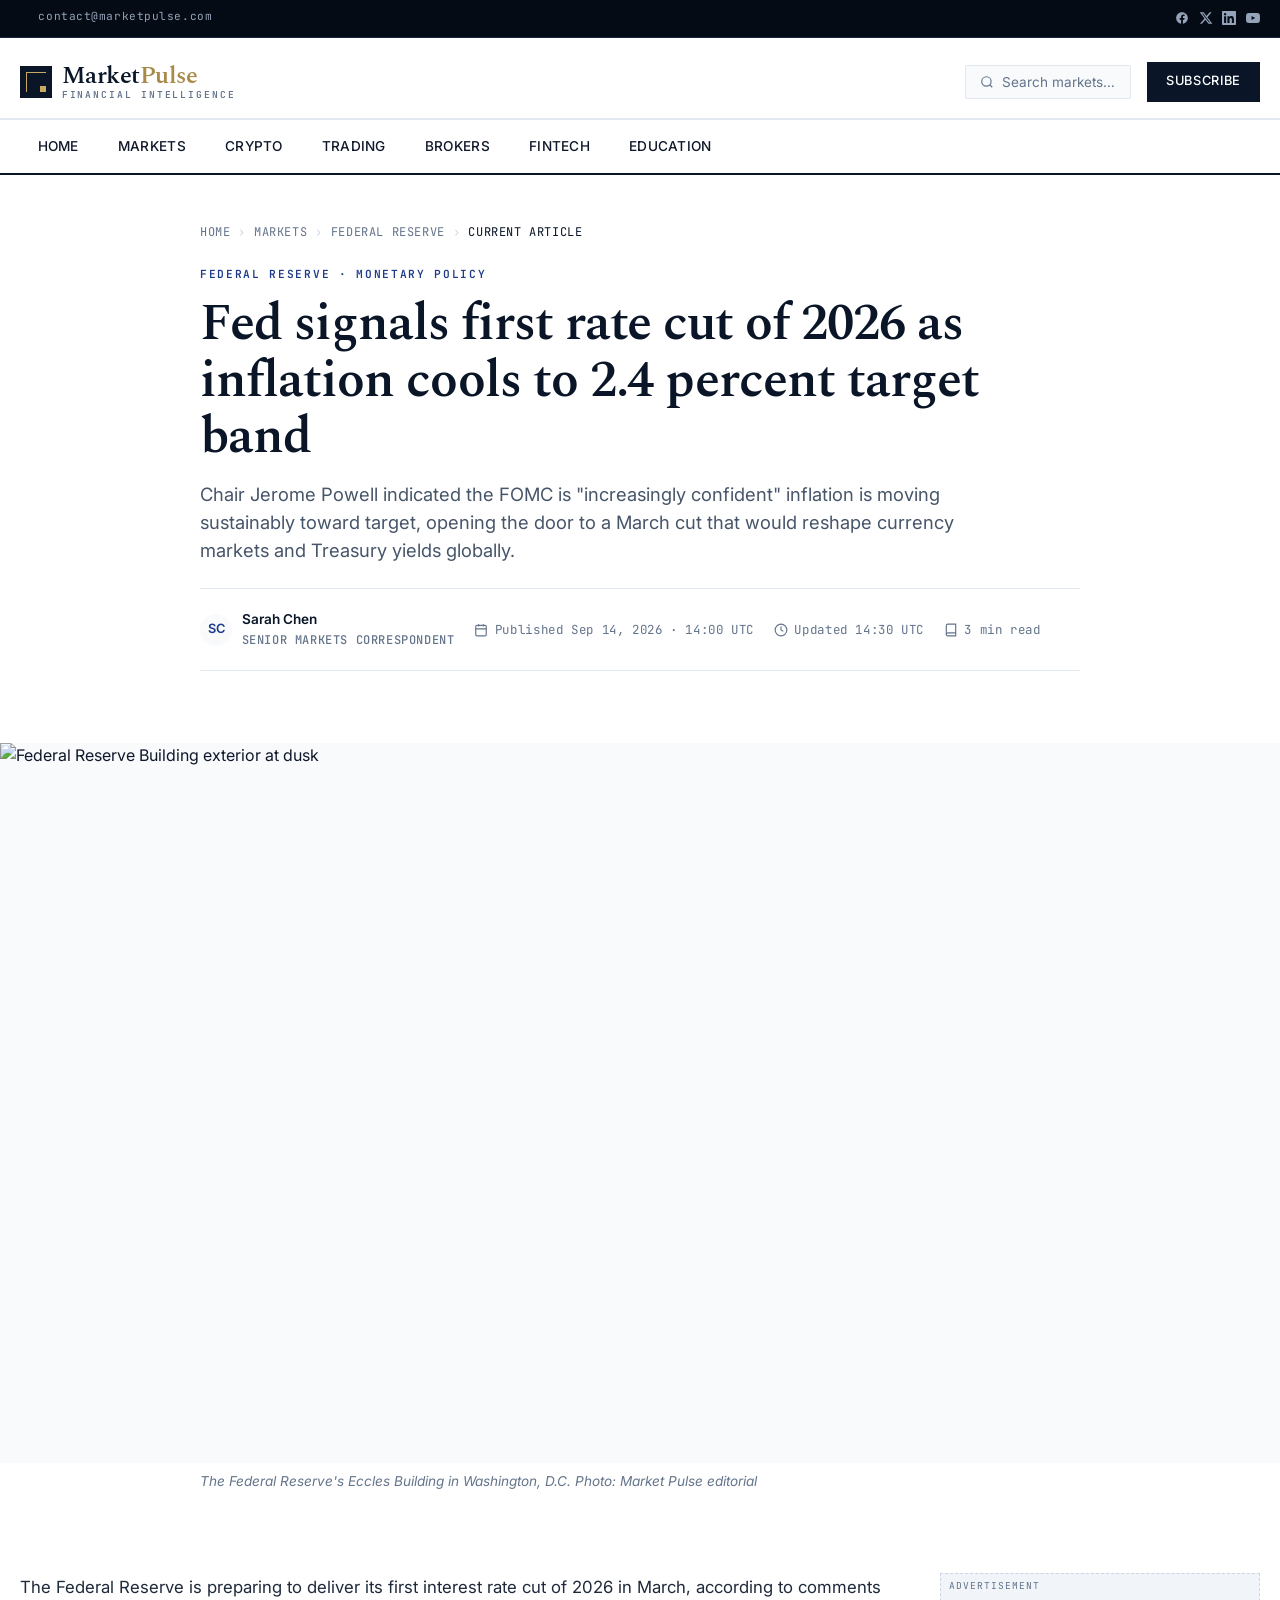
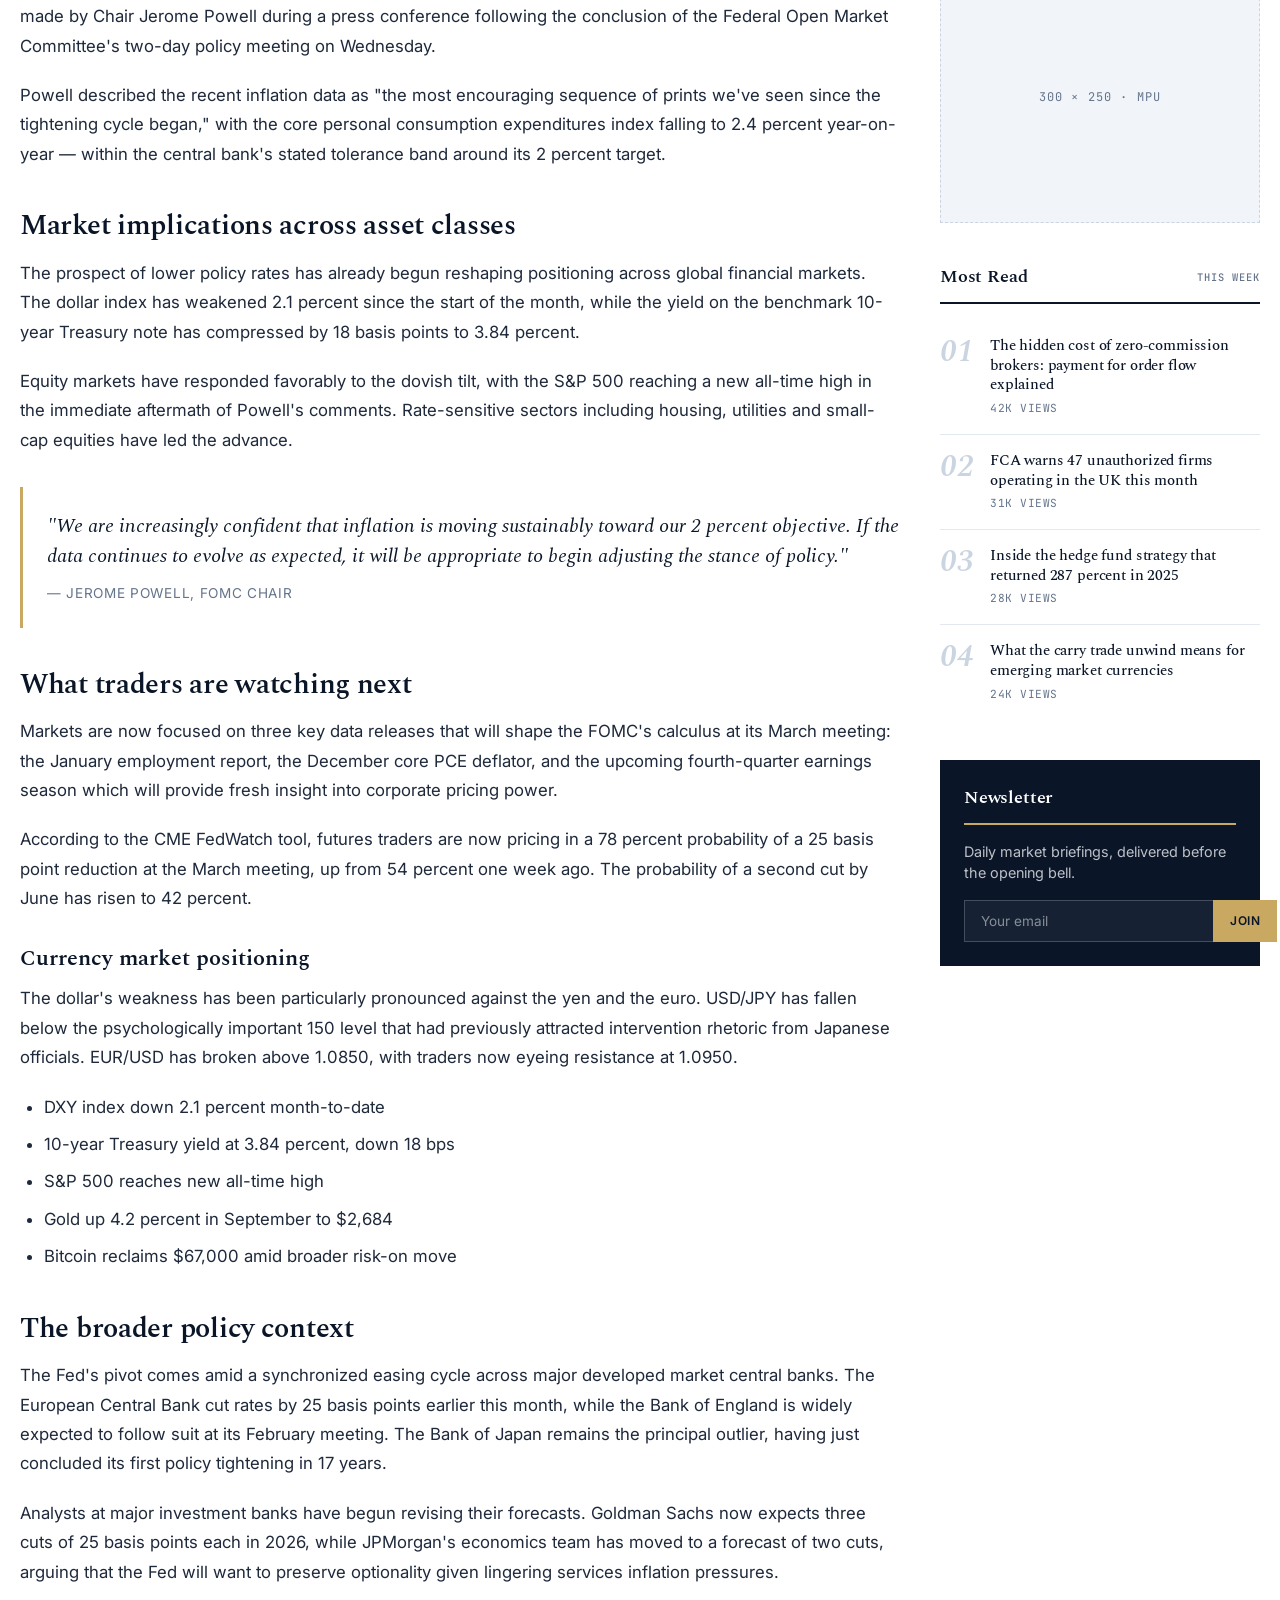
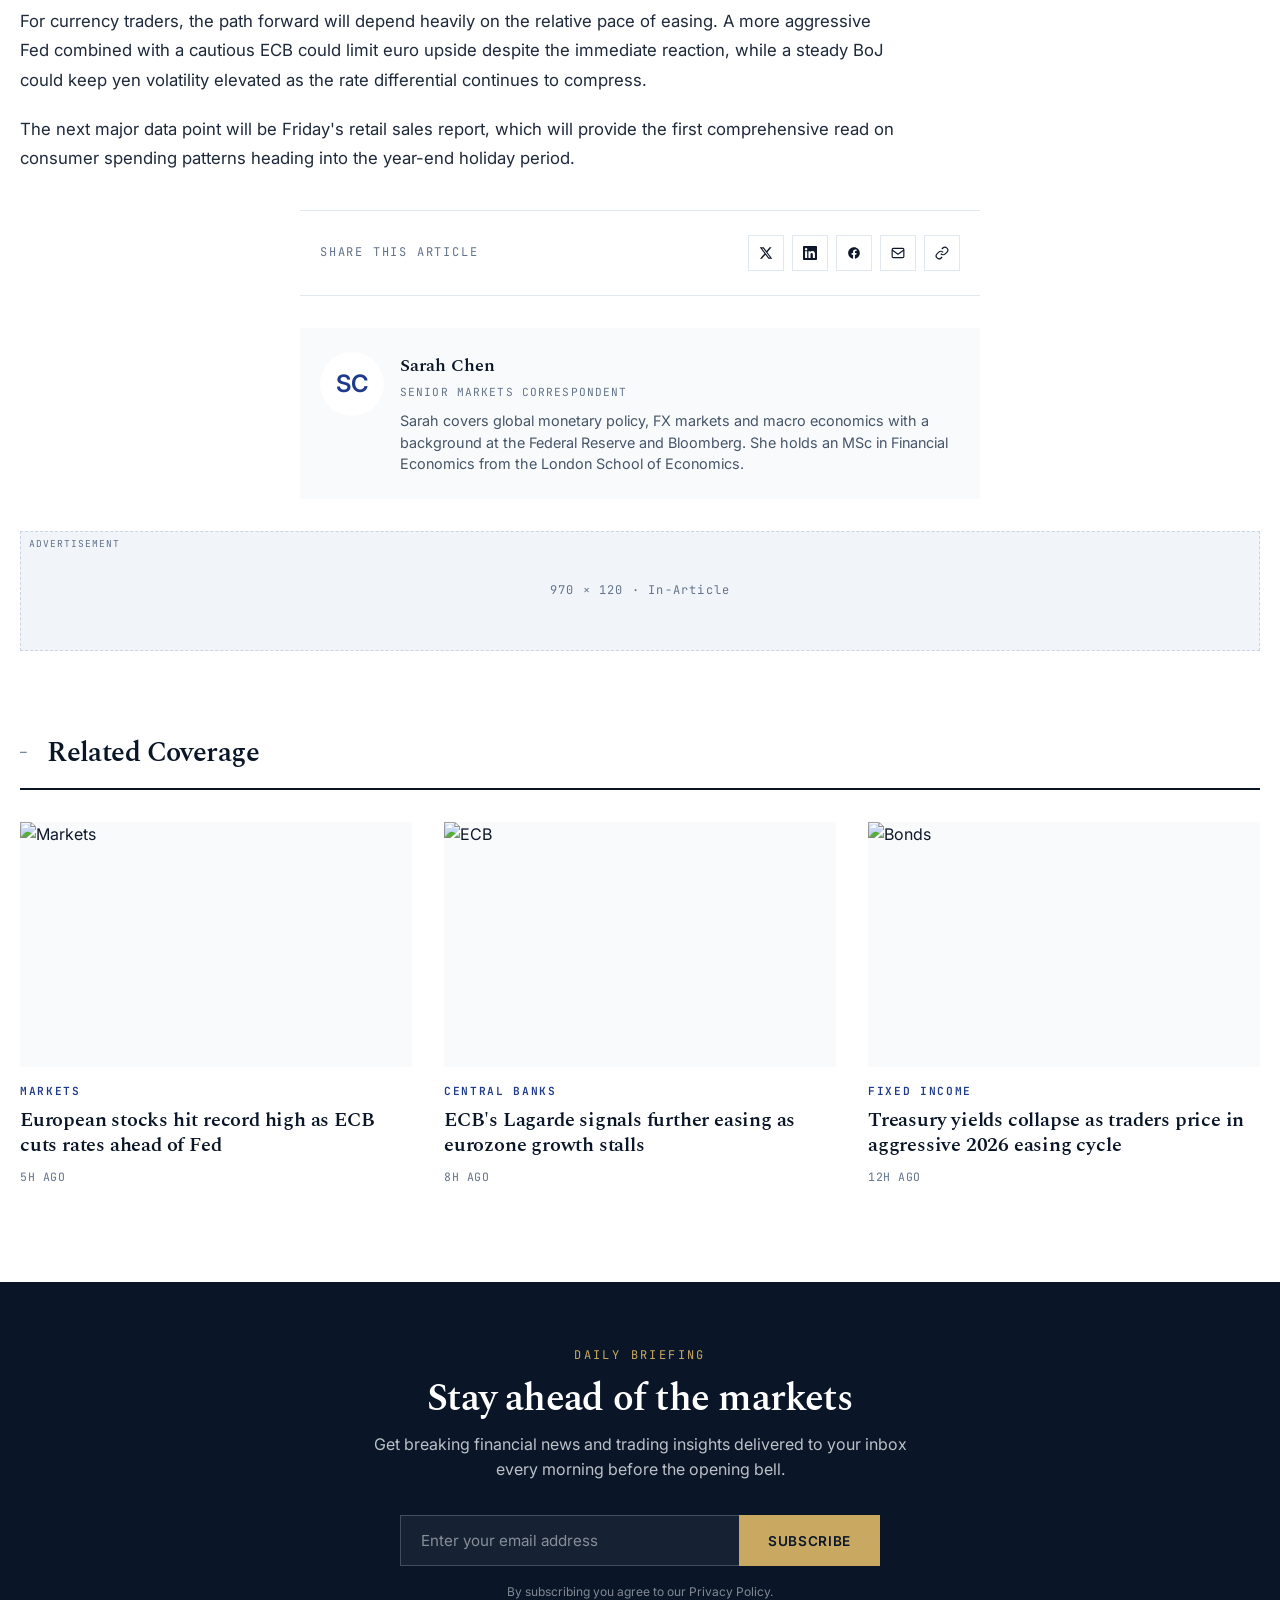
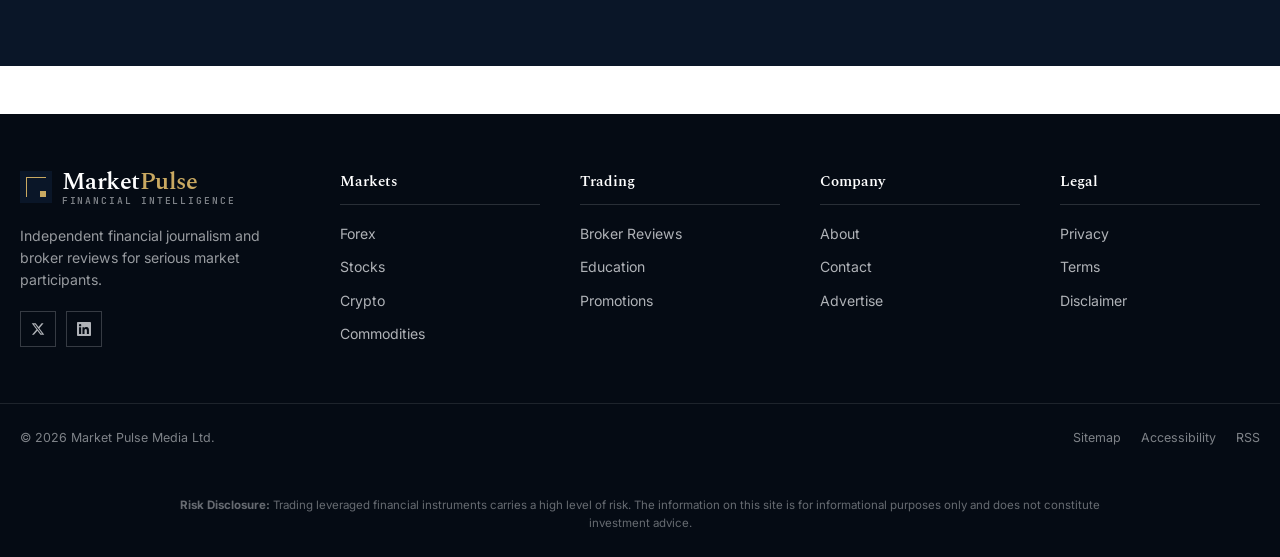
==== article.html @ 78a31ec1 "feat: Add main JavaScript functionality for Market Pulse, including navigation, search, and newslett" ====
<!DOCTYPE html>
<html lang="en">
<head>
<meta charset="UTF-8">
<meta name="viewport" content="width=device-width, initial-scale=1.0">
<title>Fed signals first rate cut of 2026 as inflation cools — Market Pulse</title>
<meta name="description" content="Chair Jerome Powell indicated the FOMC is increasingly confident inflation is moving sustainably toward target, opening the door to a March cut.">
<link rel="canonical" href="https://marketpulse.example.com/article.html">

<meta property="og:type" content="article">
<meta property="og:title" content="Fed signals first rate cut of 2026 as inflation cools to 2.4 percent target band">
<meta property="og:description" content="Chair Jerome Powell indicated the FOMC is increasingly confident inflation is moving sustainably toward target.">
<meta property="og:image" content="https://images.unsplash.com/photo-1611974789855-9c2a0a7236a3?w=1200&q=80">

<meta name="twitter:card" content="summary_large_image">

<link rel="preconnect" href="https://fonts.googleapis.com">
<link rel="preconnect" href="https://fonts.gstatic.com" crossorigin>
<link href="https://fonts.googleapis.com/css2?family=Spectral:ital,wght@0,400;0,500;0,600;0,700;1,400&family=Inter:wght@400;500;600;700&family=JetBrains+Mono:wght@400;500;600&display=swap" rel="stylesheet">

<script src="https://cdn.tailwindcss.com"></script>
<link rel="stylesheet" href="css/styles.css">
<link rel="icon" href="data:image/svg+xml,%3Csvg xmlns='http://www.w3.org/2000/svg' viewBox='0 0 100 100'%3E%3Crect width='100' height='100' fill='%230A1628'/%3E%3Crect x='25' y='25' width='50' height='50' fill='none' stroke='%23C9A961' stroke-width='6'/%3E%3C/svg%3E">

<script type="application/ld+json">
{
  "@context": "https://schema.org",
  "@type": "NewsArticle",
  "headline": "Fed signals first rate cut of 2026 as inflation cools to 2.4 percent target band",
  "datePublished": "2026-09-14T12:00:00Z",
  "dateModified": "2026-09-14T14:30:00Z",
  "author": { "@type": "Person", "name": "Sarah Chen" },
  "publisher": { "@type": "Organization", "name": "Market Pulse", "logo": { "@type": "ImageObject", "url": "https://marketpulse.example.com/logo.png" } },
  "image": "https://images.unsplash.com/photo-1611974789855-9c2a0a7236a3?w=1200&q=80",
  "description": "Chair Jerome Powell indicated the FOMC is increasingly confident inflation is moving sustainably toward target."
}
</script>
</head>

<body>

<!-- TOP UTILITY BAR -->
<div class="utility-bar">
  <div class="utility-bar__inner">
    <div class="utility-bar__date">
      <a href="mailto:contact@marketpulse.com" class="utility-bar__email">
        <i data-lucide="mail" class="utility-bar__email-icon" aria-hidden="true"></i>
        <span>contact@marketpulse.com</span>
      </a>
    </div>
    <div class="utility-bar__right">
      <div class="utility-bar__social">
        <a href="#" aria-label="Facebook"><svg viewBox="0 0 24 24" fill="currentColor"><path d="M22 12c0-5.523-4.477-10-10-10S2 6.477 2 12c0 4.991 3.657 9.128 8.438 9.878v-6.987h-2.54V12h2.54V9.797c0-2.506 1.492-3.89 3.777-3.89 1.094 0 2.238.195 2.238.195v2.46h-1.26c-1.243 0-1.63.771-1.63 1.562V12h2.773l-.443 2.89h-2.33v6.988C18.343 21.128 22 16.991 22 12z"/></svg></a>
        <a href="#" aria-label="X / Twitter"><svg viewBox="0 0 24 24" fill="currentColor"><path d="M18.244 2.25h3.308l-7.227 8.26 8.502 11.24H16.17l-5.214-6.817L4.99 21.75H1.68l7.73-8.835L1.254 2.25H8.08l4.713 6.231zm-1.161 17.52h1.833L7.084 4.126H5.117z"/></svg></a>
        <a href="#" aria-label="LinkedIn"><svg viewBox="0 0 24 24" fill="currentColor"><path d="M20.447 20.452h-3.554v-5.569c0-1.328-.027-3.037-1.852-3.037-1.853 0-2.136 1.445-2.136 2.939v5.667H9.351V9h3.414v1.561h.046c.477-.9 1.637-1.85 3.37-1.85 3.601 0 4.267 2.37 4.267 5.455v6.286zM5.337 7.433a2.062 2.062 0 01-2.063-2.065 2.063 2.063 0 112.063 2.065zm1.782 13.019H3.555V9h3.564v11.452zM22.225 0H1.771C.792 0 0 .774 0 1.729v20.542C0 23.227.792 24 1.771 24h20.451C23.2 24 24 23.227 24 22.271V1.729C24 .774 23.2 0 22.222 0h.003z"/></svg></a>
        <a href="#" aria-label="YouTube"><svg viewBox="0 0 24 24" fill="currentColor"><path d="M23.498 6.186a3.016 3.016 0 0 0-2.122-2.136C19.505 3.545 12 3.545 12 3.545s-7.505 0-9.377.505A3.017 3.017 0 0 0 .502 6.186C0 8.07 0 12 0 12s0 3.93.502 5.814a3.016 3.016 0 0 0 2.122 2.136c1.871.505 9.376.505 9.376.505s7.505 0 9.377-.505a3.015 3.015 0 0 0 2.122-2.136C24 15.93 24 12 24 12s0-3.93-.502-5.814zM9.545 15.568V8.432L15.818 12l-6.273 3.568z"/></svg></a>
      </div>
    </div>
  </div>
</div>

<!-- HEADER -->
<header class="site-header">
  <div class="site-header__top">
    <div class="site-header__inner">
      <a href="index.html" class="site-logo">
        <span class="site-logo__mark" aria-hidden="true"></span>
        <span class="site-logo__text">
          Market<span style="color:var(--color-accent-dark)">Pulse</span>
          <span class="site-logo__sub">Financial Intelligence</span>
        </span>
      </a>
      <div class="site-header__actions">
        <button class="search-trigger" aria-label="Search">
          <svg viewBox="0 0 24 24" fill="none" stroke="currentColor" stroke-width="2"><circle cx="11" cy="11" r="8"/><path d="m21 21-4.3-4.3"/></svg>
          <span>Search markets…</span>
        </button>
        <a href="#newsletter" class="subscribe-btn">Subscribe</a>
        <button class="mobile-menu-btn" aria-label="Menu">
          <svg viewBox="0 0 24 24" fill="none" stroke="currentColor" stroke-width="2"><path d="M3 12h18M3 6h18M3 18h18"/></svg>
        </button>
      </div>
    </div>
  </div>
</header>

<!-- NAV -->
<nav class="nav">
  <div class="nav__inner">
    <ul class="nav__list">
      <li class="nav__item"><a href="index.html" class="nav__link">Home</a></li>
      <li class="nav__item"><a href="index.html#forex" class="nav__link">Markets</a></li>
      <li class="nav__item"><a href="index.html#crypto" class="nav__link">Crypto</a></li>
      <li class="nav__item"><a href="index.html#education" class="nav__link">Trading</a></li>
      <li class="nav__item"><a href="index.html#brokers" class="nav__link is-active">Brokers</a></li>
      <li class="nav__item"><a href="index.html#fintech" class="nav__link">FinTech</a></li>
      <li class="nav__item"><a href="index.html#education" class="nav__link">Education</a></li>
    </ul>
  </div>
</nav>

<!-- ARTICLE HERO -->
<article>
  <div class="article-hero">
    <div class="article-hero__inner">
      <nav class="breadcrumb" aria-label="Breadcrumb">
        <a href="index.html">Home</a>
        <span class="breadcrumb__sep">›</span>
        <a href="index.html#forex">Markets</a>
        <span class="breadcrumb__sep">›</span>
        <a href="#">Federal Reserve</a>
        <span class="breadcrumb__sep">›</span>
        <span style="color: var(--color-ink);">Current Article</span>
      </nav>

      <div class="eyebrow">Federal Reserve · Monetary Policy</div>
      <h1 class="article-hero__title">Fed signals first rate cut of 2026 as inflation cools to 2.4 percent target band</h1>
      <p class="article-hero__excerpt">Chair Jerome Powell indicated the FOMC is "increasingly confident" inflation is moving sustainably toward target, opening the door to a March cut that would reshape currency markets and Treasury yields globally.</p>

      <div class="article-hero__meta">
        <div class="article-hero__author">
          <div class="article-hero__author-avatar">SC</div>
          <div>
            <div style="font-weight: 600;">Sarah Chen</div>
            <div style="font-size: 0.75rem; color: var(--color-text-soft); font-family: var(--font-mono); letter-spacing: 0.05em; text-transform: uppercase;">Senior Markets Correspondent</div>
          </div>
        </div>
        <div class="article-hero__meta-item">
          <svg viewBox="0 0 24 24" fill="none" stroke="currentColor" stroke-width="2" width="14" height="14"><rect x="3" y="4" width="18" height="18" rx="2"/><path d="M16 2v4M8 2v4M3 10h18"/></svg>
          Published Sep 14, 2026 · 14:00 UTC
        </div>
        <div class="article-hero__meta-item">
          <svg viewBox="0 0 24 24" fill="none" stroke="currentColor" stroke-width="2" width="14" height="14"><circle cx="12" cy="12" r="10"/><path d="M12 6v6l4 2"/></svg>
          Updated 14:30 UTC
        </div>
        <div class="article-hero__meta-item">
          <svg viewBox="0 0 24 24" fill="none" stroke="currentColor" stroke-width="2" width="14" height="14"><path d="M4 19.5A2.5 2.5 0 0 1 6.5 17H20"/><path d="M6.5 2H20v20H6.5A2.5 2.5 0 0 1 4 19.5v-15A2.5 2.5 0 0 1 6.5 2z"/></svg>
          <span data-reading-time="#article-content">7 min read</span>
        </div>
      </div>
    </div>
  </div>

  <div class="article-hero__media">
    <img src="https://images.unsplash.com/photo-1611974789855-9c2a0a7236a3?w=1400&q=80" alt="Federal Reserve Building exterior at dusk">
  </div>
  <p class="article-hero__caption">The Federal Reserve's Eccles Building in Washington, D.C. Photo: Market Pulse editorial</p>

  <!-- ARTICLE BODY + SIDEBAR -->
  <div class="container" style="padding-top: 2.5rem; padding-bottom: 1rem;">
    <div class="layout-two-col">
        <div id="article-content" class="article-body" style="padding: 0; max-width: none;">

          <p>The Federal Reserve is preparing to deliver its first interest rate cut of 2026 in March, according to comments made by Chair Jerome Powell during a press conference following the conclusion of the Federal Open Market Committee's two-day policy meeting on Wednesday.</p>

          <p>Powell described the recent inflation data as "the most encouraging sequence of prints we've seen since the tightening cycle began," with the core personal consumption expenditures index falling to 2.4 percent year-on-year — within the central bank's stated tolerance band around its 2 percent target.</p>

          <h2>Market implications across asset classes</h2>

          <p>The prospect of lower policy rates has already begun reshaping positioning across global financial markets. The dollar index has weakened 2.1 percent since the start of the month, while the yield on the benchmark 10-year Treasury note has compressed by 18 basis points to 3.84 percent.</p>

          <p>Equity markets have responded favorably to the dovish tilt, with the S&amp;P 500 reaching a new all-time high in the immediate aftermath of Powell's comments. Rate-sensitive sectors including housing, utilities and small-cap equities have led the advance.</p>

          <blockquote>
            "We are increasingly confident that inflation is moving sustainably toward our 2 percent objective. If the data continues to evolve as expected, it will be appropriate to begin adjusting the stance of policy."
            <cite>— Jerome Powell, FOMC Chair</cite>
          </blockquote>

          <h2>What traders are watching next</h2>

          <p>Markets are now focused on three key data releases that will shape the FOMC's calculus at its March meeting: the January employment report, the December core PCE deflator, and the upcoming fourth-quarter earnings season which will provide fresh insight into corporate pricing power.</p>

          <p>According to the CME FedWatch tool, futures traders are now pricing in a 78 percent probability of a 25 basis point reduction at the March meeting, up from 54 percent one week ago. The probability of a second cut by June has risen to 42 percent.</p>

          <h3>Currency market positioning</h3>

          <p>The dollar's weakness has been particularly pronounced against the yen and the euro. USD/JPY has fallen below the psychologically important 150 level that had previously attracted intervention rhetoric from Japanese officials. EUR/USD has broken above 1.0850, with traders now eyeing resistance at 1.0950.</p>

          <ul>
            <li>DXY index down 2.1 percent month-to-date</li>
            <li>10-year Treasury yield at 3.84 percent, down 18 bps</li>
            <li>S&amp;P 500 reaches new all-time high</li>
            <li>Gold up 4.2 percent in September to $2,684</li>
            <li>Bitcoin reclaims $67,000 amid broader risk-on move</li>
          </ul>

          <h2>The broader policy context</h2>

          <p>The Fed's pivot comes amid a synchronized easing cycle across major developed market central banks. The European Central Bank cut rates by 25 basis points earlier this month, while the Bank of England is widely expected to follow suit at its February meeting. The Bank of Japan remains the principal outlier, having just concluded its first policy tightening in 17 years.</p>

          <p>Analysts at major investment banks have begun revising their forecasts. Goldman Sachs now expects three cuts of 25 basis points each in 2026, while JPMorgan's economics team has moved to a forecast of two cuts, arguing that the Fed will want to preserve optionality given lingering services inflation pressures.</p>

          <p>For currency traders, the path forward will depend heavily on the relative pace of easing. A more aggressive Fed combined with a cautious ECB could limit euro upside despite the immediate reaction, while a steady BoJ could keep yen volatility elevated as the rate differential continues to compress.</p>

          <p>The next major data point will be Friday's retail sales report, which will provide the first comprehensive read on consumer spending patterns heading into the year-end holiday period.</p>

        </div>

        <aside class="sidebar">
          <div class="ad-slot ad-sidebar" role="complementary" aria-label="Advertisement">
            <span class="ad-slot__label">Advertisement</span>
            <span class="ad-slot__content">300 × 250 · MPU</span>
          </div>

          <div class="sidebar-widget">
            <h3 class="sidebar-widget__title">Most Read <span class="sidebar-widget__title-meta">This Week</span></h3>
            <ol class="most-read-list">
              <li>
                <span class="most-read-list__num">01</span>
                <div>
                  <h4 class="most-read-list__title"><a href="#">The hidden cost of zero-commission brokers: payment for order flow explained</a></h4>
                  <div class="most-read-list__meta">42k views</div>
                </div>
              </li>
              <li>
                <span class="most-read-list__num">02</span>
                <div>
                  <h4 class="most-read-list__title"><a href="#">FCA warns 47 unauthorized firms operating in the UK this month</a></h4>
                  <div class="most-read-list__meta">31k views</div>
                </div>
              </li>
              <li>
                <span class="most-read-list__num">03</span>
                <div>
                  <h4 class="most-read-list__title"><a href="#">Inside the hedge fund strategy that returned 287 percent in 2025</a></h4>
                  <div class="most-read-list__meta">28k views</div>
                </div>
              </li>
              <li>
                <span class="most-read-list__num">04</span>
                <div>
                  <h4 class="most-read-list__title"><a href="#">What the carry trade unwind means for emerging market currencies</a></h4>
                  <div class="most-read-list__meta">24k views</div>
                </div>
              </li>
            </ol>
          </div>

          <div class="sidebar-widget" style="background: var(--color-ink); padding: 1.5rem; color: var(--color-paper);">
            <h3 class="sidebar-widget__title" style="color: var(--color-paper); border-color: var(--color-accent);">Newsletter</h3>
            <p style="font-size: 0.9rem; color: rgba(248,250,252,0.75); margin: 0 0 1rem; line-height: 1.5;">Daily market briefings, delivered before the opening bell.</p>
            <form class="newsletter__form" style="margin: 0;" onsubmit="return false;">
              <input type="email" class="newsletter__input" placeholder="Your email" required style="padding: 0.75rem 1rem; font-size: 0.85rem;">
              <button type="submit" class="newsletter__submit" style="padding: 0.75rem 1rem; font-size: 0.75rem;">Join</button>
            </form>
          </div>
        </aside>
      </div>
  </div>

  <!-- SHARE + AUTHOR -->
  <div class="container-reading">
    <div class="article-share">
      <span class="article-share__label">Share this article</span>
      <div class="article-share__buttons">
        <a href="#" class="article-share__btn" aria-label="Share on X"><svg viewBox="0 0 24 24" fill="currentColor"><path d="M18.244 2.25h3.308l-7.227 8.26 8.502 11.24H16.17l-5.214-6.817L4.99 21.75H1.68l7.73-8.835L1.254 2.25H8.08l4.713 6.231zm-1.161 17.52h1.833L7.084 4.126H5.117z"/></svg></a>
        <a href="#" class="article-share__btn" aria-label="Share on LinkedIn"><svg viewBox="0 0 24 24" fill="currentColor"><path d="M20.447 20.452h-3.554v-5.569c0-1.328-.027-3.037-1.852-3.037-1.853 0-2.136 1.445-2.136 2.939v5.667H9.351V9h3.414v1.561h.046c.477-.9 1.637-1.85 3.37-1.85 3.601 0 4.267 2.37 4.267 5.455v6.286zM5.337 7.433a2.062 2.062 0 01-2.063-2.065 2.063 2.063 0 112.063 2.065zm1.782 13.019H3.555V9h3.564v11.452zM22.225 0H1.771C.792 0 0 .774 0 1.729v20.542C0 23.227.792 24 1.771 24h20.451C23.2 24 24 23.227 24 22.271V1.729C24 .774 23.2 0 22.222 0h.003z"/></svg></a>
        <a href="#" class="article-share__btn" aria-label="Share on Facebook"><svg viewBox="0 0 24 24" fill="currentColor"><path d="M22 12c0-5.523-4.477-10-10-10S2 6.477 2 12c0 4.991 3.657 9.128 8.438 9.878v-6.987h-2.54V12h2.54V9.797c0-2.506 1.492-3.89 3.777-3.89 1.094 0 2.238.195 2.238.195v2.46h-1.26c-1.243 0-1.63.771-1.63 1.562V12h2.773l-.443 2.89h-2.33v6.988C18.343 21.128 22 16.991 22 12z"/></svg></a>
        <a href="#" class="article-share__btn" aria-label="Email"><svg viewBox="0 0 24 24" fill="none" stroke="currentColor" stroke-width="2"><rect x="2" y="4" width="20" height="16" rx="2"/><path d="m2 7 10 7 10-7"/></svg></a>
        <a href="#" class="article-share__btn" aria-label="Copy link"><svg viewBox="0 0 24 24" fill="none" stroke="currentColor" stroke-width="2"><path d="M10 13a5 5 0 0 0 7.54.54l3-3a5 5 0 0 0-7.07-7.07l-1.72 1.71"/><path d="M14 11a5 5 0 0 0-7.54-.54l-3 3a5 5 0 0 0 7.07 7.07l1.71-1.71"/></svg></a>
      </div>
    </div>

    <div class="article-author">
      <div class="article-author__avatar">SC</div>
      <div>
        <h3 class="article-author__name">Sarah Chen</h3>
        <div class="article-author__role">Senior Markets Correspondent</div>
        <p class="article-author__bio">Sarah covers global monetary policy, FX markets and macro economics with a background at the Federal Reserve and Bloomberg. She holds an MSc in Financial Economics from the London School of Economics.</p>
      </div>
    </div>
  </div>
</article>

<!-- INLINE AD -->
<div class="container">
  <div class="ad-slot ad-inline" role="complementary" aria-label="Advertisement">
    <span class="ad-slot__label">Advertisement</span>
    <span class="ad-slot__content">970 × 120 · In-Article</span>
  </div>
</div>

<!-- RELATED ARTICLES -->
<section class="section">
  <div class="container">
    <div class="section-header">
      <h2 class="section-header__title">
        <span class="section-header__index">—</span>
        Related Coverage
      </h2>
    </div>
    <div class="feature-grid">
      <article class="article-card">
        <a href="#" class="article-card__media">
          <img src="https://images.unsplash.com/photo-1554224155-6726b3ff858f?w=800&q=80" alt="Markets" loading="lazy">
        </a>
        <div class="eyebrow">Markets</div>
        <h3 class="article-card__title"><a href="#">European stocks hit record high as ECB cuts rates ahead of Fed</a></h3>
        <div class="article-card__meta"><span>5h ago</span></div>
      </article>
      <article class="article-card">
        <a href="#" class="article-card__media">
          <img src="https://images.unsplash.com/photo-1526628953301-3e589a6a8b74?w=800&q=80" alt="ECB" loading="lazy">
        </a>
        <div class="eyebrow">Central Banks</div>
        <h3 class="article-card__title"><a href="#">ECB's Lagarde signals further easing as eurozone growth stalls</a></h3>
        <div class="article-card__meta"><span>8h ago</span></div>
      </article>
      <article class="article-card">
        <a href="#" class="article-card__media">
          <img src="https://images.unsplash.com/photo-1543286386-713bdd548da4?w=800&q=80" alt="Bonds" loading="lazy">
        </a>
        <div class="eyebrow">Fixed Income</div>
        <h3 class="article-card__title"><a href="#">Treasury yields collapse as traders price in aggressive 2026 easing cycle</a></h3>
        <div class="article-card__meta"><span>12h ago</span></div>
      </article>
    </div>
  </div>
</section>

<!-- NEWSLETTER -->
<section class="newsletter" id="newsletter">
  <div class="newsletter__inner">
    <div class="newsletter__eyebrow">Daily Briefing</div>
    <h2 class="newsletter__title">Stay ahead of the markets</h2>
    <p class="newsletter__desc">Get breaking financial news and trading insights delivered to your inbox every morning before the opening bell.</p>
    <form class="newsletter__form" onsubmit="return false;">
      <input type="email" class="newsletter__input" placeholder="Enter your email address" required>
      <button type="submit" class="newsletter__submit">Subscribe</button>
    </form>
    <p class="newsletter__disclaimer">By subscribing you agree to our Privacy Policy.</p>
  </div>
</section>

<!-- FOOTER -->
<footer class="site-footer">
  <div class="site-footer__grid">
    <div class="site-footer__brand">
      <a href="index.html" class="site-logo">
        <span class="site-logo__mark" aria-hidden="true"></span>
        <span class="site-logo__text">
          Market<span style="color:var(--color-accent)">Pulse</span>
          <span class="site-logo__sub">Financial Intelligence</span>
        </span>
      </a>
      <p class="site-footer__about">Independent financial journalism and broker reviews for serious market participants.</p>
      <div class="site-footer__social">
        <a href="#" aria-label="Twitter"><svg viewBox="0 0 24 24" fill="currentColor"><path d="M18.244 2.25h3.308l-7.227 8.26 8.502 11.24H16.17l-5.214-6.817L4.99 21.75H1.68l7.73-8.835L1.254 2.25H8.08l4.713 6.231zm-1.161 17.52h1.833L7.084 4.126H5.117z"/></svg></a>
        <a href="#" aria-label="LinkedIn"><svg viewBox="0 0 24 24" fill="currentColor"><path d="M20.447 20.452h-3.554v-5.569c0-1.328-.027-3.037-1.852-3.037-1.853 0-2.136 1.445-2.136 2.939v5.667H9.351V9h3.414v1.561h.046c.477-.9 1.637-1.85 3.37-1.85 3.601 0 4.267 2.37 4.267 5.455v6.286zM5.337 7.433a2.062 2.062 0 01-2.063-2.065 2.063 2.063 0 112.063 2.065zm1.782 13.019H3.555V9h3.564v11.452zM22.225 0H1.771C.792 0 0 .774 0 1.729v20.542C0 23.227.792 24 1.771 24h20.451C23.2 24 24 23.227 24 22.271V1.729C24 .774 23.2 0 22.222 0h.003z"/></svg></a>
      </div>
    </div>
    <div class="site-footer__col"><h4>Markets</h4><ul><li><a href="index.html#forex">Forex</a></li><li><a href="index.html#stocks">Stocks</a></li><li><a href="index.html#crypto">Crypto</a></li><li><a href="index.html#commodities">Commodities</a></li></ul></div>
    <div class="site-footer__col"><h4>Trading</h4><ul><li><a href="broker-review.html">Broker Reviews</a></li><li><a href="index.html#education">Education</a></li><li><a href="index.html#bonuses">Promotions</a></li></ul></div>
    <div class="site-footer__col"><h4>Company</h4><ul><li><a href="#">About</a></li><li><a href="#">Contact</a></li><li><a href="#">Advertise</a></li></ul></div>
    <div class="site-footer__col"><h4>Legal</h4><ul><li><a href="#">Privacy</a></li><li><a href="#">Terms</a></li><li><a href="#">Disclaimer</a></li></ul></div>
  </div>
  <div class="site-footer__bottom">
    <div>© <span data-year>2026</span> Market Pulse Media Ltd.</div>
    <div class="site-footer__bottom-links">
      <a href="#">Sitemap</a><a href="#">Accessibility</a><a href="#">RSS</a>
    </div>
  </div>
</footer>

<div class="disclaimer-bar">
  <div class="disclaimer-bar__inner"><strong>Risk Disclosure:</strong> Trading leveraged financial instruments carries a high level of risk. The information on this site is for informational purposes only and does not constitute investment advice.</div>
</div>

<script src="https://unpkg.com/lucide@latest"></script>
<script src="js/main.js"></script>
</body>
</html>
---- css/styles.css ----
/* ==========================================================================
   MARKET PULSE - Financial News & Forex Platform
   Custom CSS - Editorial financial publication aesthetic
   ========================================================================== */

/* CSS Variables / Design Tokens
   ========================================================================== */
:root {
  /* Color palette - editorial navy */
  --color-ink: #0A1628;
  --color-ink-deep: #050B14;
  --color-navy: #0F1E3A;
  --color-blue: #1E3A8A;
  --color-blue-mid: #2563EB;
  --color-blue-light: #3B82F6;
  --color-accent: #C9A961;
  --color-accent-dark: #A88B4A;

  /* Surfaces */
  --color-paper: #FFFFFF;
  --color-paper-warm: #FBFAF7;
  --color-paper-cool: #F8FAFC;
  --color-paper-dark: #0A1628;

  /* Text */
  --color-text: #0F172A;
  --color-text-muted: #475569;
  --color-text-soft: #64748B;
  --color-text-inverse: #F8FAFC;

  /* Borders */
  --color-rule: #E2E8F0;
  --color-rule-strong: #CBD5E1;
  --color-rule-dark: #1E293B;

  /* Market data */
  --color-up: #047857;
  --color-up-bg: #D1FAE5;
  --color-down: #B91C1C;
  --color-down-bg: #FEE2E2;

  /* Typography */
  --font-serif: 'Spectral', 'Times New Roman', Georgia, serif;
  --font-sans: 'Inter', -apple-system, BlinkMacSystemFont, 'Segoe UI', sans-serif;
  --font-mono: 'JetBrains Mono', 'SF Mono', Menlo, Consolas, monospace;

  /* Spacing scale */
  --space-1: 0.25rem;
  --space-2: 0.5rem;
  --space-3: 0.75rem;
  --space-4: 1rem;
  --space-5: 1.25rem;
  --space-6: 1.5rem;
  --space-8: 2rem;
  --space-10: 2.5rem;
  --space-12: 3rem;
  --space-16: 4rem;
  --space-20: 5rem;

  /* Layout */
  --container-max: 1320px;
  --container-narrow: 920px;
  --container-reading: 720px;

  /* Effects */
  --shadow-sm: 0 1px 2px rgba(15, 23, 42, 0.04);
  --shadow-md: 0 4px 12px rgba(15, 23, 42, 0.06);
  --shadow-lg: 0 12px 32px rgba(15, 23, 42, 0.08);
  --shadow-xl: 0 20px 48px rgba(15, 23, 42, 0.12);
  --transition: 200ms cubic-bezier(0.4, 0, 0.2, 1);
}

/* Base
   ========================================================================== */
*, *::before, *::after { box-sizing: border-box; }

html {
  scroll-behavior: smooth;
  -webkit-text-size-adjust: 100%;
}

body {
  margin: 0;
  font-family: var(--font-sans);
  font-size: 16px;
  line-height: 1.6;
  color: var(--color-text);
  background: var(--color-paper);
  -webkit-font-smoothing: antialiased;
  -moz-osx-font-smoothing: grayscale;
  overflow-x: hidden;
}

img, picture, svg, video { max-width: 100%; display: block; }

a { color: inherit; text-decoration: none; transition: color var(--transition); }
a:hover { color: var(--color-blue); }

button { font-family: inherit; cursor: pointer; border: none; background: none; }

input, select, textarea { font-family: inherit; font-size: inherit; }

:focus-visible {
  outline: 2px solid var(--color-blue);
  outline-offset: 2px;
  border-radius: 2px;
}

/* Container
   ========================================================================== */
.container {
  width: 100%;
  max-width: var(--container-max);
  margin: 0 auto;
  padding: 0 1.25rem;
}

.container-narrow {
  width: 100%;
  max-width: var(--container-narrow);
  margin: 0 auto;
  padding: 0 1.25rem;
}

.container-reading {
  width: 100%;
  max-width: var(--container-reading);
  margin: 0 auto;
  padding: 0 1.25rem;
}

/* Top utility bar
   ========================================================================== */
.utility-bar {
  background: var(--color-ink-deep);
  color: var(--color-text-inverse);
  font-size: 0.75rem;
  letter-spacing: 0.02em;
  border-bottom: 1px solid #1a2842;
}

.utility-bar__inner {
  display: flex;
  align-items: center;
  justify-content: space-between;
  padding: 0.5rem 1.25rem;
  max-width: var(--container-max);
  margin: 0 auto;
}

.utility-bar__date {
  color: #94A3B8;
  font-family: var(--font-mono);
  font-size: 0.7rem;
  letter-spacing: 0.05em;
}

.utility-bar__email {
  color: inherit;
  text-decoration: none;
  transition: color 0.15s ease;
  display: inline-flex;
  align-items: center;
  gap: 0.4rem;
}

.utility-bar__email-icon {
  width: 12px;
  height: 12px;
  flex-shrink: 0;
}

.utility-bar__email:hover {
  color: var(--color-paper);
}

.utility-bar__right {
  display: flex;
  align-items: center;
  gap: 0.75rem;
}

.utility-bar__market {
  color: var(--color-up);
  font-family: var(--font-mono);
  font-size: 0.7rem;
  letter-spacing: 0.05em;
  display: flex;
  align-items: center;
  gap: 0.4rem;
}

.utility-bar__market::before {
  content: '';
  width: 6px;
  height: 6px;
  background: var(--color-up);
  border-radius: 50%;
  animation: pulse 2s infinite;
}

.utility-bar__social {
  display: flex;
  gap: 0.6rem;
}

.utility-bar__social a {
  color: #94A3B8;
  display: flex;
  align-items: center;
  transition: color var(--transition);
}

.utility-bar__social a:hover { color: var(--color-paper); }

.utility-bar__social svg { width: 14px; height: 14px; }

@keyframes pulse {
  0%, 100% { opacity: 1; }
  50% { opacity: 0.4; }
}

/* Advertisement slots
   ========================================================================== */
.ad-slot {
  background: #F1F5F9;
  border: 1px dashed var(--color-rule-strong);
  display: flex;
  align-items: center;
  justify-content: center;
  position: relative;
  padding: 1rem;
}

.ad-slot__label {
  position: absolute;
  top: 4px;
  left: 8px;
  font-size: 0.6rem;
  font-family: var(--font-mono);
  letter-spacing: 0.1em;
  color: var(--color-text-soft);
  text-transform: uppercase;
}

.ad-slot__content {
  font-family: var(--font-mono);
  font-size: 0.75rem;
  color: var(--color-text-soft);
  letter-spacing: 0.1em;
}

.ad-leaderboard {
  width: 100%;
  height: 90px;
  max-width: 970px;
  margin: 1rem auto;
}

.ad-leaderboard-large {
  width: 100%;
  height: 250px;
  max-width: 970px;
  margin: 1.25rem auto;
}

.ad-sidebar {
  width: 100%;
  height: 250px;
}

.ad-inline {
  width: 100%;
  height: 120px;
  margin: 2rem 0;
}

.ad-mobile {
  width: 100%;
  height: 100px;
  margin: 1rem 0;
}

/* Main Header
   ========================================================================== */
.site-header {
  background: var(--color-paper);
  border-bottom: 1px solid var(--color-rule);
}

.site-header__top {
  padding: 1.5rem 0 1rem;
}

.site-header__inner {
  display: flex;
  align-items: center;
  justify-content: space-between;
  gap: 1.5rem;
  max-width: var(--container-max);
  margin: 0 auto;
  padding: 0 1.25rem;
}

.site-logo {
  display: flex;
  align-items: center;
  gap: 0.6rem;
  font-family: var(--font-serif);
  font-weight: 600;
  font-size: 1.5rem;
  letter-spacing: -0.02em;
  color: var(--color-ink);
}

.site-logo:hover { color: var(--color-ink); }

.site-logo__mark {
  width: 32px;
  height: 32px;
  background: var(--color-ink);
  display: flex;
  align-items: center;
  justify-content: center;
  position: relative;
}

.site-logo__mark::before {
  content: '';
  position: absolute;
  inset: 6px;
  border: 1.5px solid var(--color-accent);
  border-bottom: none;
  border-right: none;
}

.site-logo__mark::after {
  content: '';
  position: absolute;
  width: 6px;
  height: 6px;
  background: var(--color-accent);
  bottom: 6px;
  right: 6px;
}

.site-logo__text { line-height: 1; }
.site-logo__sub {
  font-family: var(--font-mono);
  font-size: 0.6rem;
  letter-spacing: 0.2em;
  color: var(--color-text-soft);
  text-transform: uppercase;
  margin-top: 2px;
  display: block;
}

.site-header__actions {
  display: flex;
  align-items: center;
  gap: 1rem;
}

.search-trigger {
  display: flex;
  align-items: center;
  gap: 0.5rem;
  padding: 0.5rem 0.9rem;
  background: var(--color-paper-cool);
  border: 1px solid var(--color-rule);
  border-radius: 2px;
  color: var(--color-text-soft);
  font-size: 0.85rem;
  transition: all var(--transition);
}

.search-trigger:hover {
  border-color: var(--color-ink);
  color: var(--color-ink);
}

.search-trigger svg { width: 14px; height: 14px; }

.live-indicator {
  display: flex;
  align-items: center;
  gap: 0.5rem;
  padding: 0.5rem 0.9rem;
  border: 1px solid var(--color-rule);
  border-radius: 2px;
  font-size: 0.75rem;
  font-family: var(--font-mono);
  letter-spacing: 0.05em;
  color: var(--color-text);
}

.live-indicator__dot {
  width: 6px;
  height: 6px;
  background: var(--color-down);
  border-radius: 50%;
  animation: pulse 1.5s infinite;
}

.subscribe-btn {
  padding: 0.6rem 1.2rem;
  background: var(--color-ink);
  color: var(--color-paper);
  font-size: 0.8rem;
  font-weight: 500;
  letter-spacing: 0.05em;
  text-transform: uppercase;
  transition: background var(--transition);
}

.subscribe-btn:hover { background: var(--color-blue); color: var(--color-paper); }

.mobile-menu-btn {
  display: none;
  padding: 0.5rem;
  color: var(--color-ink);
}

.mobile-menu-btn svg { width: 22px; height: 22px; }

/* Primary Navigation
   ========================================================================== */
.nav {
  background: var(--color-paper);
  border-top: 1px solid var(--color-rule);
  border-bottom: 2px solid var(--color-ink);
  position: sticky;
  top: 0;
  z-index: 100;
  transition: box-shadow var(--transition);
}

.nav.is-stuck {
  box-shadow: var(--shadow-md);
}

.nav__inner {
  max-width: var(--container-max);
  margin: 0 auto;
  padding: 0 1.25rem;
}

.nav__list {
  display: flex;
  list-style: none;
  margin: 0;
  padding: 0;
  gap: 0.25rem;
}

.nav__item {
  position: relative;
}

.nav__link {
  display: flex;
  align-items: center;
  gap: 0.3rem;
  padding: 1rem 1.1rem;
  font-size: 0.85rem;
  font-weight: 500;
  letter-spacing: 0.02em;
  color: var(--color-text);
  text-transform: uppercase;
  position: relative;
  transition: color var(--transition);
}

.nav__link::after {
  content: '';
  position: absolute;
  bottom: -2px;
  left: 1.1rem;
  right: 1.1rem;
  height: 2px;
  background: var(--color-ink);
  transform: scaleX(0);
  transform-origin: left;
  transition: transform var(--transition);
}

.nav__link:hover { color: var(--color-ink); }
.nav__link:hover::after,
.nav__link.is-active::after { transform: scaleX(1); }

.nav__caret {
  width: 8px;
  height: 8px;
  border-right: 1.5px solid currentColor;
  border-bottom: 1.5px solid currentColor;
  transform: rotate(45deg) translate(-1px, -1px);
  margin-left: 2px;
}

.nav__dropdown {
  position: absolute;
  top: 100%;
  left: 0;
  min-width: 220px;
  background: var(--color-paper);
  border: 1px solid var(--color-rule);
  border-top: 2px solid var(--color-ink);
  box-shadow: var(--shadow-lg);
  padding: 0.5rem 0;
  opacity: 0;
  visibility: hidden;
  transform: translateY(8px);
  transition: all var(--transition);
  z-index: 50;
}

.nav__item:hover .nav__dropdown {
  opacity: 1;
  visibility: visible;
  transform: translateY(0);
}

.nav__dropdown a {
  display: block;
  padding: 0.55rem 1.25rem;
  font-size: 0.85rem;
  color: var(--color-text);
  transition: background var(--transition);
}

.nav__dropdown a:hover {
  background: var(--color-paper-cool);
  color: var(--color-ink);
}

/* Market Ticker
   ========================================================================== */
.ticker {
  background: var(--color-ink);
  color: var(--color-paper);
  border-bottom: 1px solid #1a2842;
  overflow: hidden;
  position: relative;
}

.ticker__inner {
  display: flex;
  align-items: center;
  max-width: 100%;
}

.ticker__label {
  background: var(--color-blue);
  color: var(--color-paper);
  padding: 0.6rem 1rem;
  font-size: 0.7rem;
  font-family: var(--font-mono);
  font-weight: 600;
  letter-spacing: 0.1em;
  text-transform: uppercase;
  flex-shrink: 0;
  display: flex;
  align-items: center;
  gap: 0.4rem;
}

.ticker__label-dot {
  width: 6px;
  height: 6px;
  background: #EF4444;
  border-radius: 50%;
  animation: pulse 1.5s infinite;
}

.ticker__track {
  flex: 1;
  overflow: hidden;
  position: relative;
  -webkit-mask-image: linear-gradient(to right, transparent, black 2%, black 98%, transparent);
  mask-image: linear-gradient(to right, transparent, black 2%, black 98%, transparent);
}

.ticker__list {
  display: flex;
  gap: 0;
  animation: ticker-scroll 60s linear infinite;
  width: max-content;
  padding: 0.5rem 0;
}

@keyframes ticker-scroll {
  0% { transform: translateX(0); }
  100% { transform: translateX(-50%); }
}

.ticker__item {
  display: flex;
  align-items: center;
  gap: 0.5rem;
  padding: 0 1.25rem;
  font-family: var(--font-mono);
  font-size: 0.8rem;
  border-right: 1px solid #1E293B;
  white-space: nowrap;
}

.ticker__symbol {
  color: #94A3B8;
  font-weight: 500;
  letter-spacing: 0.05em;
}

.ticker__price {
  color: var(--color-paper);
  font-weight: 500;
}

.ticker__change {
  font-weight: 600;
  font-size: 0.75rem;
}

.ticker__change.is-up { color: #34D399; }
.ticker__change.is-down { color: #F87171; }

/* Section headings (editorial)
   ========================================================================== */
.section { padding: 3rem 0; }
.section--tight { padding: 2rem 0; }
.section--dark {
  background: var(--color-ink);
  color: var(--color-paper);
}
.section--paper {
  background: var(--color-paper-warm);
}

.section-header {
  display: flex;
  align-items: flex-end;
  justify-content: space-between;
  margin-bottom: 2rem;
  border-bottom: 2px solid var(--color-ink);
  padding-bottom: 0.75rem;
  gap: 1rem;
}

.section-header--dark { border-bottom-color: var(--color-paper); }

.section-header__title {
  font-family: var(--font-serif);
  font-size: 1.75rem;
  font-weight: 600;
  letter-spacing: -0.02em;
  color: var(--color-ink);
  margin: 0;
  display: flex;
  align-items: center;
  gap: 0.75rem;
}

.section-header--dark .section-header__title { color: var(--color-paper); }

.section-header__index {
  font-family: var(--font-mono);
  font-size: 0.7rem;
  font-weight: 500;
  letter-spacing: 0.15em;
  color: var(--color-text-soft);
  margin-right: 0.4rem;
}

.section-header--dark .section-header__index { color: var(--color-accent); }

.section-header__cta {
  font-size: 0.8rem;
  font-weight: 500;
  letter-spacing: 0.05em;
  color: var(--color-text);
  text-transform: uppercase;
  display: inline-flex;
  align-items: center;
  gap: 0.4rem;
  transition: gap var(--transition);
}

.section-header__cta:hover {
  color: var(--color-ink);
  gap: 0.7rem;
}

.section-header__cta::after {
  content: '→';
  transition: transform var(--transition);
}

/* Eyebrow / Category label
   ========================================================================== */
.eyebrow {
  font-family: var(--font-mono);
  font-size: 0.7rem;
  font-weight: 600;
  letter-spacing: 0.15em;
  text-transform: uppercase;
  color: var(--color-blue);
}

.eyebrow--accent { color: var(--color-accent-dark); }
.eyebrow--inverse { color: var(--color-accent); }

/* Hero section
   ========================================================================== */
.hero {
  padding: 2.5rem 0 3rem;
  border-bottom: 1px solid var(--color-rule);
}

.hero__grid {
  display: grid;
  grid-template-columns: 1.6fr 1fr;
  gap: 2.5rem;
  max-width: var(--container-max);
  margin: 0 auto;
  padding: 0 1.25rem;
}

.hero__main {
  position: relative;
}

.hero__media {
  position: relative;
  aspect-ratio: 16 / 10;
  overflow: hidden;
  background: var(--color-paper-cool);
}

.hero__media img {
  width: 100%;
  height: 100%;
  object-fit: cover;
  transition: transform 600ms ease;
}

.hero__main:hover .hero__media img { transform: scale(1.03); }

.hero__media::after {
  content: '';
  position: absolute;
  inset: 0;
  background: linear-gradient(180deg, transparent 50%, rgba(10, 22, 40, 0.85));
  pointer-events: none;
}

.hero__body {
  position: absolute;
  bottom: 0;
  left: 0;
  right: 0;
  padding: 2rem;
  color: var(--color-paper);
  z-index: 2;
}

.hero__body .eyebrow { color: var(--color-accent); }

.hero__title {
  font-family: var(--font-serif);
  font-size: clamp(1.75rem, 3vw, 2.75rem);
  line-height: 1.1;
  letter-spacing: -0.02em;
  margin: 0.75rem 0 0.75rem;
  font-weight: 600;
}

.hero__title a { color: inherit; }

.hero__excerpt {
  font-size: 1rem;
  line-height: 1.5;
  color: rgba(248, 250, 252, 0.85);
  max-width: 56ch;
  margin: 0 0 1rem;
}

.hero__meta {
  display: flex;
  align-items: center;
  gap: 0.75rem;
  font-size: 0.8rem;
  font-family: var(--font-mono);
  letter-spacing: 0.04em;
  color: rgba(248, 250, 252, 0.7);
}

.hero__meta-divider { color: rgba(248, 250, 252, 0.4); }

.hero__side {
  display: flex;
  flex-direction: column;
  gap: 1.5rem;
}

.hero__side-item {
  display: grid;
  grid-template-columns: 1fr 1.4fr;
  gap: 1rem;
  padding-bottom: 1.5rem;
  border-bottom: 1px solid var(--color-rule);
}

.hero__side-item:last-child { border-bottom: none; padding-bottom: 0; }

.hero__side-media {
  aspect-ratio: 4/3;
  overflow: hidden;
  background: var(--color-paper-cool);
}

.hero__side-media img {
  width: 100%;
  height: 100%;
  object-fit: cover;
  transition: transform 400ms ease;
}

.hero__side-item:hover .hero__side-media img { transform: scale(1.05); }

.hero__side-title {
  font-family: var(--font-serif);
  font-size: 1.05rem;
  line-height: 1.25;
  font-weight: 600;
  margin: 0.4rem 0 0.5rem;
  letter-spacing: -0.01em;
}

.hero__side-meta {
  font-size: 0.72rem;
  font-family: var(--font-mono);
  color: var(--color-text-soft);
  letter-spacing: 0.05em;
}

/* Featured grid
   ========================================================================== */
.feature-grid {
  display: grid;
  grid-template-columns: repeat(3, 1fr);
  gap: 2rem;
}

.article-card {
  display: flex;
  flex-direction: column;
  background: var(--color-paper);
}

.article-card__media {
  aspect-ratio: 16/10;
  overflow: hidden;
  background: var(--color-paper-cool);
  margin-bottom: 1rem;
}

.article-card__media img {
  width: 100%;
  height: 100%;
  object-fit: cover;
  transition: transform 500ms ease;
}

.article-card:hover .article-card__media img { transform: scale(1.04); }

.article-card__title {
  font-family: var(--font-serif);
  font-size: 1.25rem;
  line-height: 1.25;
  font-weight: 600;
  letter-spacing: -0.01em;
  margin: 0.5rem 0 0.6rem;
  color: var(--color-ink);
  transition: color var(--transition);
}

.article-card:hover .article-card__title { color: var(--color-blue); }

.article-card__excerpt {
  font-size: 0.92rem;
  line-height: 1.55;
  color: var(--color-text-muted);
  margin: 0 0 0.75rem;
}

.article-card__meta {
  display: flex;
  align-items: center;
  gap: 0.6rem;
  font-size: 0.72rem;
  font-family: var(--font-mono);
  letter-spacing: 0.05em;
  color: var(--color-text-soft);
  text-transform: uppercase;
  margin-top: auto;
}

.article-card__meta-divider { color: var(--color-rule-strong); }

/* Compact list article card (for latest news) */
.article-row {
  display: grid;
  grid-template-columns: 140px 1fr;
  gap: 1.25rem;
  padding: 1.25rem 0;
  border-bottom: 1px solid var(--color-rule);
  transition: opacity var(--transition);
}

.article-row:hover { opacity: 0.85; }
.article-row:first-child { padding-top: 0; }

.article-row__media {
  aspect-ratio: 4/3;
  overflow: hidden;
  background: var(--color-paper-cool);
}

.article-row__media img {
  width: 100%;
  height: 100%;
  object-fit: cover;
  transition: transform 400ms ease;
}

.article-row:hover .article-row__media img { transform: scale(1.05); }

.article-row__title {
  font-family: var(--font-serif);
  font-size: 1.1rem;
  line-height: 1.25;
  font-weight: 600;
  letter-spacing: -0.01em;
  margin: 0.4rem 0 0.5rem;
  color: var(--color-ink);
}

.article-row:hover .article-row__title { color: var(--color-blue); }

.article-row__excerpt {
  font-size: 0.88rem;
  line-height: 1.5;
  color: var(--color-text-muted);
  margin: 0 0 0.6rem;
}

/* Sponsored banner / editorial campaign
   ========================================================================== */
.campaign-banner {
  background: linear-gradient(135deg, var(--color-ink) 0%, var(--color-navy) 100%);
  color: var(--color-paper);
  padding: 3rem 2rem;
  margin: 2rem 0;
  position: relative;
  overflow: hidden;
}

.campaign-banner::before {
  content: '';
  position: absolute;
  top: 0;
  right: 0;
  width: 50%;
  height: 100%;
  background: radial-gradient(circle at 70% 50%, rgba(201, 169, 97, 0.15), transparent 60%);
  pointer-events: none;
}

.campaign-banner__inner {
  max-width: var(--container-max);
  margin: 0 auto;
  display: grid;
  grid-template-columns: 1fr auto;
  gap: 2rem;
  align-items: center;
  position: relative;
}

.campaign-banner__eyebrow {
  display: inline-flex;
  align-items: center;
  gap: 0.5rem;
  font-family: var(--font-mono);
  font-size: 0.72rem;
  font-weight: 500;
  letter-spacing: 0.22em;
  color: var(--color-accent);
  margin-bottom: 1rem;
  text-transform: uppercase;
  padding: 0.35rem 0.85rem;
  border: 1px solid var(--color-accent);
  border-radius: 2px;
  background: rgba(201, 169, 97, 0.06);
}

.campaign-banner__eyebrow::before {
  content: '';
  width: 5px;
  height: 5px;
  background: var(--color-accent);
  border-radius: 50%;
  flex-shrink: 0;
  box-shadow: 0 0 0 3px rgba(201, 169, 97, 0.15);
}

.campaign-banner__title {
  font-family: var(--font-serif);
  font-size: clamp(1.5rem, 2.5vw, 2.25rem);
  font-weight: 600;
  margin: 0 0 0.75rem;
  letter-spacing: -0.02em;
  color: var(--color-paper);
}

.campaign-banner__desc {
  font-size: 1rem;
  color: rgba(248, 250, 252, 0.75);
  max-width: 56ch;
  margin: 0;
}

.campaign-banner__cta {
  display: inline-flex;
  align-items: center;
  gap: 0.5rem;
  padding: 0.85rem 1.5rem;
  background: var(--color-accent);
  color: var(--color-ink);
  font-size: 0.85rem;
  font-weight: 600;
  letter-spacing: 0.05em;
  text-transform: uppercase;
  white-space: nowrap;
  transition: background var(--transition);
  text-decoration: none;
}

.campaign-banner__cta:hover { background: var(--color-paper); color: var(--color-ink); }

.campaign-banner__actions {
  display: flex;
  flex-wrap: wrap;
  gap: 0.75rem;
  align-items: center;
  align-self: end;
}

.campaign-banner__cta--ghost {
  background: transparent;
  color: var(--color-paper);
  border: 1.5px solid var(--color-accent);
}

.campaign-banner__cta--ghost:hover {
  background: var(--color-accent);
  color: var(--color-ink);
}

/* Market data overview
   ========================================================================== */
.market-grid {
  display: grid;
  grid-template-columns: repeat(4, 1fr);
  gap: 0;
  border: 1px solid var(--color-rule);
  background: var(--color-rule);
  gap: 1px;
}

.market-card {
  background: var(--color-paper);
  padding: 1rem 1.25rem;
  display: flex;
  flex-direction: column;
  gap: 0.4rem;
  transition: background var(--transition);
  position: relative;
}

.market-card:hover { background: var(--color-paper-cool); }

.market-card__head {
  display: flex;
  align-items: center;
  justify-content: space-between;
  margin-bottom: 0.25rem;
}

.market-card__symbol {
  font-family: var(--font-mono);
  font-weight: 600;
  font-size: 0.85rem;
  color: var(--color-ink);
  letter-spacing: 0.05em;
}

.market-card__name {
  font-size: 0.72rem;
  color: var(--color-text-soft);
}

.market-card__price {
  font-family: var(--font-mono);
  font-size: 1.25rem;
  font-weight: 600;
  color: var(--color-ink);
  letter-spacing: -0.01em;
}

.market-card__change {
  font-family: var(--font-mono);
  font-size: 0.78rem;
  font-weight: 600;
  display: inline-flex;
  align-items: center;
  gap: 0.25rem;
}

.market-card__change.is-up { color: var(--color-up); }
.market-card__change.is-down { color: var(--color-down); }

.market-card__change::before {
  content: '';
  width: 0;
  height: 0;
  border-left: 4px solid transparent;
  border-right: 4px solid transparent;
}

.market-card__change.is-up::before { border-bottom: 5px solid var(--color-up); }
.market-card__change.is-down::before { border-top: 5px solid var(--color-down); }

/* Sidebar
   ========================================================================== */
.sidebar {
  display: flex;
  flex-direction: column;
  gap: 2.5rem;
}

.sidebar-widget {
  background: var(--color-paper);
}

.sidebar-widget__title {
  font-family: var(--font-serif);
  font-size: 1.15rem;
  font-weight: 600;
  letter-spacing: -0.01em;
  margin: 0 0 1rem;
  padding-bottom: 0.6rem;
  border-bottom: 2px solid var(--color-ink);
  color: var(--color-ink);
  display: flex;
  align-items: center;
  justify-content: space-between;
}

.sidebar-widget__title-meta {
  font-family: var(--font-mono);
  font-size: 0.65rem;
  font-weight: 500;
  letter-spacing: 0.1em;
  color: var(--color-text-soft);
  text-transform: uppercase;
}

.most-read-list {
  list-style: none;
  margin: 0;
  padding: 0;
}

.most-read-list li {
  display: grid;
  grid-template-columns: auto 1fr;
  gap: 1rem;
  padding: 1rem 0;
  border-bottom: 1px solid var(--color-rule);
  align-items: start;
}

.most-read-list li:last-child { border-bottom: none; }

.most-read-list__num {
  font-family: var(--font-serif);
  font-size: 2rem;
  font-weight: 600;
  line-height: 1;
  color: var(--color-rule-strong);
  font-style: italic;
}

.most-read-list__title {
  font-family: var(--font-serif);
  font-size: 0.95rem;
  font-weight: 500;
  line-height: 1.3;
  color: var(--color-ink);
  margin: 0 0 0.3rem;
  letter-spacing: -0.01em;
}

.most-read-list__meta {
  font-size: 0.7rem;
  font-family: var(--font-mono);
  color: var(--color-text-soft);
  letter-spacing: 0.05em;
  text-transform: uppercase;
}

/* Two-col main + sidebar
   ========================================================================== */
.layout-two-col {
  display: grid;
  grid-template-columns: 1fr 320px;
  gap: 2.5rem;
}

/* Broker cards
   ========================================================================== */
.broker-grid {
  display: grid;
  grid-template-columns: repeat(3, 1fr);
  gap: 1.5rem;
}

.broker-card {
  background: var(--color-paper);
  border: 1px solid var(--color-rule);
  padding: 1.5rem;
  display: flex;
  flex-direction: column;
  gap: 1rem;
  transition: border-color var(--transition), transform var(--transition), box-shadow var(--transition);
  position: relative;
}

.broker-card:hover {
  border-color: var(--color-ink);
  transform: translateY(-2px);
  box-shadow: var(--shadow-lg);
}

.broker-card__rank {
  position: absolute;
  top: 1rem;
  right: 1rem;
  width: 28px;
  height: 28px;
  background: var(--color-ink);
  color: var(--color-paper);
  display: flex;
  align-items: center;
  justify-content: center;
  font-family: var(--font-mono);
  font-size: 0.75rem;
  font-weight: 600;
}

.broker-card__header {
  display: flex;
  align-items: center;
  gap: 1rem;
  padding-right: 2.5rem;
}

.broker-card__logo {
  width: 60px;
  height: 60px;
  background: var(--color-paper-cool);
  display: flex;
  align-items: center;
  justify-content: center;
  font-family: var(--font-serif);
  font-size: 1.25rem;
  font-weight: 700;
  color: var(--color-ink);
  border: 1px solid var(--color-rule);
  flex-shrink: 0;
}

.broker-card__name {
  font-family: var(--font-serif);
  font-size: 1.15rem;
  font-weight: 600;
  margin: 0;
  letter-spacing: -0.01em;
  color: var(--color-ink);
}

.broker-card__rating {
  display: flex;
  align-items: center;
  gap: 0.4rem;
  margin-top: 0.25rem;
  font-size: 0.78rem;
  color: var(--color-text-muted);
}

.stars {
  display: inline-flex;
  gap: 1px;
  color: var(--color-accent);
}

.stars svg { width: 13px; height: 13px; }

.broker-card__features {
  display: grid;
  grid-template-columns: 1fr 1fr;
  gap: 0.6rem 1rem;
  padding: 0.75rem 0;
  border-top: 1px solid var(--color-rule);
  border-bottom: 1px solid var(--color-rule);
  font-size: 0.82rem;
}

.broker-card__feature {
  display: flex;
  flex-direction: column;
  gap: 0.15rem;
}

.broker-card__feature-label {
  font-family: var(--font-mono);
  font-size: 0.65rem;
  letter-spacing: 0.1em;
  text-transform: uppercase;
  color: var(--color-text-soft);
}

.broker-card__feature-value {
  color: var(--color-ink);
  font-weight: 600;
  font-size: 0.9rem;
}

.broker-card__bonus {
  background: var(--color-up-bg);
  border-left: 3px solid var(--color-up);
  padding: 0.6rem 0.8rem;
  font-size: 0.85rem;
  color: var(--color-ink);
}

.broker-card__bonus-label {
  font-family: var(--font-mono);
  font-size: 0.65rem;
  letter-spacing: 0.1em;
  text-transform: uppercase;
  color: var(--color-up);
  display: block;
  margin-bottom: 0.15rem;
  font-weight: 600;
}

.broker-card__actions {
  display: grid;
  grid-template-columns: 1fr 1fr;
  gap: 0.6rem;
  margin-top: auto;
}

.btn {
  display: inline-flex;
  align-items: center;
  justify-content: center;
  gap: 0.4rem;
  padding: 0.7rem 1rem;
  font-size: 0.8rem;
  font-weight: 600;
  letter-spacing: 0.05em;
  text-transform: uppercase;
  border: 1px solid var(--color-ink);
  background: transparent;
  color: var(--color-ink);
  transition: all var(--transition);
  cursor: pointer;
  text-align: center;
}

.btn:hover { background: var(--color-ink); color: var(--color-paper); }

.btn--primary {
  background: var(--color-ink);
  color: var(--color-paper);
}

.btn--primary:hover {
  background: var(--color-blue);
  border-color: var(--color-blue);
  color: var(--color-paper);
}

.btn--accent {
  background: var(--color-accent);
  border-color: var(--color-accent);
  color: var(--color-ink);
}

.btn--accent:hover {
  background: var(--color-ink);
  border-color: var(--color-ink);
  color: var(--color-accent);
}

.btn--ghost {
  border-color: var(--color-rule);
  color: var(--color-text);
}

.btn--ghost:hover {
  background: var(--color-paper-cool);
  border-color: var(--color-ink);
  color: var(--color-ink);
}

.btn--sm {
  padding: 0.5rem 0.75rem;
  font-size: 0.72rem;
}

.btn--block { width: 100%; }

/* Broker comparison table
   ========================================================================== */
.compare-table {
  width: 100%;
  border-collapse: collapse;
  font-size: 0.85rem;
  background: var(--color-paper);
  border: 1px solid var(--color-rule);
}

.compare-table thead {
  background: var(--color-ink);
  color: var(--color-paper);
}

.compare-table th {
  padding: 0.85rem 1rem;
  text-align: left;
  font-weight: 600;
  letter-spacing: 0.04em;
  font-size: 0.75rem;
  text-transform: uppercase;
  font-family: var(--font-mono);
}

.compare-table td {
  padding: 0.85rem 1rem;
  border-bottom: 1px solid var(--color-rule);
  vertical-align: middle;
  color: var(--color-text);
}

.compare-table tbody tr:hover { background: var(--color-paper-cool); }

.compare-table__broker {
  display: flex;
  align-items: center;
  gap: 0.75rem;
  font-weight: 600;
  color: var(--color-ink);
}

.compare-table__logo {
  width: 32px;
  height: 32px;
  background: var(--color-paper-cool);
  border: 1px solid var(--color-rule);
  display: flex;
  align-items: center;
  justify-content: center;
  font-family: var(--font-serif);
  font-size: 0.9rem;
  font-weight: 700;
  color: var(--color-ink);
  flex-shrink: 0;
}

.compare-table__rating {
  display: flex;
  align-items: center;
  gap: 0.4rem;
  font-family: var(--font-mono);
}

.compare-table-wrap {
  overflow-x: auto;
  -webkit-overflow-scrolling: touch;
}

/* Awards
   ========================================================================== */
.awards-grid {
  display: grid;
  grid-template-columns: repeat(5, 1fr);
  gap: 1.5rem;
}

.award-card {
  background: var(--color-paper);
  border: 1px solid var(--color-rule);
  padding: 1.5rem 1.25rem;
  text-align: center;
  display: flex;
  flex-direction: column;
  align-items: center;
  gap: 0.75rem;
  transition: all var(--transition);
}

.award-card:hover {
  border-color: var(--color-accent);
  transform: translateY(-2px);
}

.award-card__icon {
  width: 64px;
  height: 64px;
  display: flex;
  align-items: center;
  justify-content: center;
  position: relative;
}

.award-card__icon svg { width: 100%; height: 100%; }

.award-card__title {
  font-family: var(--font-serif);
  font-size: 0.95rem;
  font-weight: 600;
  line-height: 1.3;
  color: var(--color-ink);
  margin: 0;
}

.award-card__broker {
  font-family: var(--font-mono);
  font-size: 0.75rem;
  color: var(--color-text-muted);
  letter-spacing: 0.05em;
}

.award-card__year {
  font-family: var(--font-mono);
  font-size: 0.7rem;
  letter-spacing: 0.15em;
  color: var(--color-accent-dark);
  text-transform: uppercase;
}

/* Bonus cards
   ========================================================================== */
.bonus-grid {
  display: grid;
  grid-template-columns: repeat(2, 1fr);
  gap: 1.5rem;
}

.bonus-card {
  background: var(--color-paper);
  border: 1px solid var(--color-rule);
  padding: 1.5rem;
  display: grid;
  grid-template-columns: 120px 1fr;
  gap: 1.25rem;
  align-items: center;
  position: relative;
  transition: all var(--transition);
}

.bonus-card:hover {
  border-color: var(--color-accent);
  box-shadow: var(--shadow-md);
}

.bonus-card__amount {
  background: var(--color-ink);
  color: var(--color-accent);
  padding: 1.25rem 0.75rem;
  text-align: center;
  font-family: var(--font-serif);
  font-weight: 700;
  display: flex;
  flex-direction: column;
  justify-content: center;
  position: relative;
}

.bonus-card__amount-value {
  font-size: 1.75rem;
  line-height: 1;
  letter-spacing: -0.02em;
}

.bonus-card__amount-label {
  font-family: var(--font-mono);
  font-size: 0.65rem;
  letter-spacing: 0.15em;
  text-transform: uppercase;
  margin-top: 0.25rem;
  color: var(--color-paper);
}

.bonus-card__content { display: flex; flex-direction: column; gap: 0.5rem; }

.bonus-card__broker {
  font-family: var(--font-mono);
  font-size: 0.7rem;
  letter-spacing: 0.1em;
  text-transform: uppercase;
  color: var(--color-text-soft);
}

.bonus-card__title {
  font-family: var(--font-serif);
  font-size: 1.1rem;
  font-weight: 600;
  line-height: 1.25;
  color: var(--color-ink);
  margin: 0;
}

.bonus-card__terms {
  font-size: 0.82rem;
  color: var(--color-text-muted);
  margin: 0;
}

.bonus-card__expiry {
  display: flex;
  align-items: center;
  gap: 0.4rem;
  font-family: var(--font-mono);
  font-size: 0.7rem;
  letter-spacing: 0.05em;
  color: var(--color-down);
}

.bonus-card__cta {
  display: inline-flex;
  align-items: center;
  gap: 0.4rem;
  margin-top: 0.25rem;
  font-size: 0.78rem;
  font-weight: 600;
  letter-spacing: 0.05em;
  text-transform: uppercase;
  color: var(--color-ink);
}

.bonus-card__cta::after { content: '→'; }
.bonus-card__cta:hover { color: var(--color-blue); }

.bonus-card__sponsored {
  position: absolute;
  top: 0.6rem;
  right: 0.75rem;
  font-family: var(--font-mono);
  font-size: 0.6rem;
  letter-spacing: 0.1em;
  text-transform: uppercase;
  color: var(--color-text-soft);
  background: var(--color-paper-cool);
  padding: 0.15rem 0.5rem;
}

/* Education cards
   ========================================================================== */
.edu-grid {
  display: grid;
  grid-template-columns: repeat(3, 1fr);
  gap: 1.5rem;
}

.edu-card {
  background: var(--color-paper);
  border: 1px solid var(--color-rule);
  padding: 1.5rem;
  display: flex;
  flex-direction: column;
  gap: 0.75rem;
  transition: all var(--transition);
  position: relative;
}

.edu-card::before {
  content: '';
  position: absolute;
  top: 0;
  left: 0;
  width: 100%;
  height: 3px;
  background: var(--color-ink);
  transform: scaleX(0);
  transform-origin: left;
  transition: transform var(--transition);
}

.edu-card:hover::before { transform: scaleX(1); }
.edu-card:hover { border-color: var(--color-ink); }

.edu-card__level {
  font-family: var(--font-mono);
  font-size: 0.65rem;
  letter-spacing: 0.15em;
  text-transform: uppercase;
  color: var(--color-accent-dark);
  font-weight: 600;
}

.edu-card__title {
  font-family: var(--font-serif);
  font-size: 1.15rem;
  font-weight: 600;
  line-height: 1.25;
  color: var(--color-ink);
  margin: 0;
}

.edu-card__desc {
  font-size: 0.88rem;
  color: var(--color-text-muted);
  margin: 0;
}

.edu-card__meta {
  display: flex;
  justify-content: space-between;
  align-items: center;
  margin-top: auto;
  padding-top: 0.75rem;
  border-top: 1px solid var(--color-rule);
  font-size: 0.75rem;
  font-family: var(--font-mono);
  color: var(--color-text-soft);
}

/* Newsletter
   ========================================================================== */
.newsletter {
  background: var(--color-ink);
  color: var(--color-paper);
  padding: 4rem 2rem;
  margin: 3rem 0;
}

.newsletter__inner {
  max-width: 720px;
  margin: 0 auto;
  text-align: center;
}

.newsletter__eyebrow {
  font-family: var(--font-mono);
  font-size: 0.75rem;
  letter-spacing: 0.2em;
  color: var(--color-accent);
  text-transform: uppercase;
  margin-bottom: 0.75rem;
}

.newsletter__title {
  font-family: var(--font-serif);
  font-size: clamp(1.75rem, 3vw, 2.5rem);
  font-weight: 600;
  margin: 0 0 0.75rem;
  letter-spacing: -0.02em;
  line-height: 1.1;
}

.newsletter__desc {
  font-size: 1rem;
  color: rgba(248, 250, 252, 0.75);
  margin: 0 0 2rem;
  max-width: 56ch;
  margin-left: auto;
  margin-right: auto;
}

.newsletter__form {
  display: flex;
  gap: 0;
  max-width: 480px;
  margin: 0 auto 1rem;
}

.newsletter__input {
  flex: 1;
  padding: 0.95rem 1.25rem;
  border: 1px solid rgba(248, 250, 252, 0.2);
  background: rgba(248, 250, 252, 0.05);
  color: var(--color-paper);
  font-size: 0.95rem;
  border-right: none;
}

.newsletter__input::placeholder { color: rgba(248, 250, 252, 0.5); }
.newsletter__input:focus { outline: none; border-color: var(--color-accent); }

.newsletter__submit {
  padding: 0.95rem 1.75rem;
  background: var(--color-accent);
  color: var(--color-ink);
  font-size: 0.85rem;
  font-weight: 600;
  letter-spacing: 0.05em;
  text-transform: uppercase;
  border: 1px solid var(--color-accent);
  transition: all var(--transition);
}

.newsletter__submit:hover { background: var(--color-paper); border-color: var(--color-paper); }

.newsletter__disclaimer {
  font-size: 0.75rem;
  color: rgba(248, 250, 252, 0.5);
  margin: 0;
}

/* Footer
   ========================================================================== */
.site-footer {
  background: var(--color-ink-deep);
  color: rgba(248, 250, 252, 0.7);
  padding: 3.5rem 0 1.5rem;
}

.site-footer__grid {
  display: grid;
  grid-template-columns: 1.4fr repeat(4, 1fr);
  gap: 2.5rem;
  max-width: var(--container-max);
  margin: 0 auto;
  padding: 0 1.25rem;
}

.site-footer__brand .site-logo { color: var(--color-paper); }
.site-footer__brand .site-logo:hover { color: var(--color-accent); }
.site-footer__brand .site-logo__sub { color: rgba(248, 250, 252, 0.5); }

.site-footer__about {
  margin-top: 1.25rem;
  font-size: 0.88rem;
  line-height: 1.55;
  color: rgba(248, 250, 252, 0.6);
  max-width: 32ch;
}

.site-footer__col h4 {
  font-family: var(--font-serif);
  font-size: 0.95rem;
  font-weight: 600;
  color: var(--color-paper);
  margin: 0 0 1rem;
  padding-bottom: 0.6rem;
  border-bottom: 1px solid rgba(248, 250, 252, 0.15);
}

.site-footer__col ul {
  list-style: none;
  margin: 0;
  padding: 0;
}

.site-footer__col li { margin-bottom: 0.5rem; }

.site-footer__col a {
  font-size: 0.88rem;
  color: rgba(248, 250, 252, 0.7);
  transition: color var(--transition);
}

.site-footer__col a:hover { color: var(--color-accent); }

.site-footer__social {
  display: flex;
  gap: 0.6rem;
  margin-top: 1.25rem;
}

.site-footer__social a {
  width: 36px;
  height: 36px;
  display: flex;
  align-items: center;
  justify-content: center;
  border: 1px solid rgba(248, 250, 252, 0.2);
  color: rgba(248, 250, 252, 0.7);
  transition: all var(--transition);
}

.site-footer__social a:hover {
  background: var(--color-accent);
  border-color: var(--color-accent);
  color: var(--color-ink);
}

.site-footer__social svg { width: 14px; height: 14px; }

.site-footer__bottom {
  max-width: var(--container-max);
  margin: 3rem auto 0;
  padding: 1.5rem 1.25rem 0;
  border-top: 1px solid rgba(248, 250, 252, 0.1);
  display: flex;
  flex-wrap: wrap;
  justify-content: space-between;
  align-items: center;
  gap: 1rem;
  font-size: 0.78rem;
  color: rgba(248, 250, 252, 0.5);
}

.site-footer__bottom-links {
  display: flex;
  gap: 1.25rem;
  flex-wrap: wrap;
}

.site-footer__bottom-links a {
  color: rgba(248, 250, 252, 0.5);
}

.site-footer__bottom-links a:hover { color: var(--color-accent); }

/* Footer disclaimer (financial compliance)
   ========================================================================== */
.disclaimer-bar {
  background: #050B14;
  color: rgba(248, 250, 252, 0.4);
  padding: 1.5rem 1.25rem;
  font-size: 0.72rem;
  line-height: 1.6;
  text-align: center;
}

.disclaimer-bar__inner {
  max-width: 920px;
  margin: 0 auto;
}

/* Article page
   ========================================================================== */
.breadcrumb {
  display: flex;
  align-items: center;
  gap: 0.5rem;
  font-family: var(--font-mono);
  font-size: 0.75rem;
  letter-spacing: 0.05em;
  color: var(--color-text-soft);
  text-transform: uppercase;
  margin-bottom: 1.5rem;
}

.breadcrumb a { color: var(--color-text-soft); }
.breadcrumb a:hover { color: var(--color-ink); }
.breadcrumb__sep { color: var(--color-rule-strong); }

.article-hero {
  padding: 3rem 0 2rem;
}

.article-hero__inner {
  max-width: 920px;
  margin: 0 auto;
  padding: 0 1.25rem;
}

.article-hero__title {
  font-family: var(--font-serif);
  font-size: clamp(2rem, 4vw, 3.25rem);
  line-height: 1.1;
  letter-spacing: -0.02em;
  font-weight: 600;
  margin: 0.75rem 0 1rem;
  color: var(--color-ink);
}

.article-hero__excerpt {
  font-size: 1.15rem;
  line-height: 1.5;
  color: var(--color-text-muted);
  margin: 0 0 1.5rem;
  max-width: 64ch;
}

.article-hero__meta {
  display: flex;
  flex-wrap: wrap;
  align-items: center;
  gap: 0.75rem 1.25rem;
  padding: 1.25rem 0;
  border-top: 1px solid var(--color-rule);
  border-bottom: 1px solid var(--color-rule);
  font-size: 0.85rem;
}

.article-hero__author {
  display: flex;
  align-items: center;
  gap: 0.6rem;
  color: var(--color-ink);
  font-weight: 500;
}

.article-hero__author-avatar {
  width: 32px;
  height: 32px;
  border-radius: 50%;
  background: var(--color-paper-cool);
  display: flex;
  align-items: center;
  justify-content: center;
  font-weight: 600;
  color: var(--color-blue);
  font-size: 0.8rem;
}

.article-hero__meta-item {
  display: flex;
  align-items: center;
  gap: 0.4rem;
  font-family: var(--font-mono);
  font-size: 0.78rem;
  color: var(--color-text-soft);
  letter-spacing: 0.05em;
}

.article-hero__media {
  aspect-ratio: 16/9;
  overflow: hidden;
  background: var(--color-paper-cool);
  margin: 2.5rem 0 0.5rem;
}

.article-hero__media img {
  width: 100%;
  height: 100%;
  object-fit: cover;
}

.article-hero__caption {
  max-width: 920px;
  margin: 0 auto;
  padding: 0 1.25rem 2.5rem;
  font-size: 0.85rem;
  color: var(--color-text-soft);
  font-style: italic;
}

.article-body {
  max-width: var(--container-reading);
  margin: 0 auto;
  padding: 0 1.25rem 3rem;
  font-size: 1.05rem;
  line-height: 1.75;
  color: #1E293B;
}

.article-body p { margin: 0 0 1.25rem; }

.article-body h2 {
  font-family: var(--font-serif);
  font-size: 1.75rem;
  font-weight: 600;
  line-height: 1.2;
  letter-spacing: -0.01em;
  margin: 2.5rem 0 1rem;
  color: var(--color-ink);
}

.article-body h3 {
  font-family: var(--font-serif);
  font-size: 1.35rem;
  font-weight: 600;
  line-height: 1.25;
  margin: 2rem 0 0.75rem;
  color: var(--color-ink);
}

.article-body blockquote {
  margin: 2rem 0;
  padding: 1.5rem 0 1.5rem 1.5rem;
  border-left: 3px solid var(--color-accent);
  font-family: var(--font-serif);
  font-size: 1.25rem;
  line-height: 1.5;
  font-style: italic;
  color: var(--color-ink);
}

.article-body blockquote cite {
  display: block;
  margin-top: 0.75rem;
  font-family: var(--font-sans);
  font-style: normal;
  font-size: 0.85rem;
  color: var(--color-text-soft);
  letter-spacing: 0.05em;
  text-transform: uppercase;
}

.article-body ul, .article-body ol {
  margin: 0 0 1.5rem;
  padding-left: 1.5rem;
}

.article-body li { margin-bottom: 0.5rem; }

.article-body a {
  color: var(--color-blue);
  border-bottom: 1px solid currentColor;
}

.article-body a:hover { color: var(--color-ink); }

.article-share {
  max-width: var(--container-reading);
  margin: 0 auto;
  padding: 1.5rem 1.25rem;
  border-top: 1px solid var(--color-rule);
  border-bottom: 1px solid var(--color-rule);
  display: flex;
  align-items: center;
  justify-content: space-between;
  flex-wrap: wrap;
  gap: 1rem;
}

.article-share__label {
  font-family: var(--font-mono);
  font-size: 0.75rem;
  letter-spacing: 0.15em;
  text-transform: uppercase;
  color: var(--color-text-soft);
}

.article-share__buttons {
  display: flex;
  gap: 0.5rem;
}

.article-share__btn {
  width: 36px;
  height: 36px;
  display: inline-flex;
  align-items: center;
  justify-content: center;
  border: 1px solid var(--color-rule);
  color: var(--color-text);
  transition: all var(--transition);
}

.article-share__btn:hover {
  background: var(--color-ink);
  border-color: var(--color-ink);
  color: var(--color-paper);
}

.article-share__btn svg { width: 14px; height: 14px; }

.article-author {
  max-width: var(--container-reading);
  margin: 2rem auto;
  padding: 1.5rem 1.25rem;
  display: flex;
  gap: 1rem;
  background: var(--color-paper-cool);
}

.article-author__avatar {
  width: 64px;
  height: 64px;
  border-radius: 50%;
  background: var(--color-paper);
  display: flex;
  align-items: center;
  justify-content: center;
  font-weight: 600;
  font-size: 1.5rem;
  color: var(--color-blue);
  flex-shrink: 0;
}

.article-author__name {
  font-family: var(--font-serif);
  font-size: 1.1rem;
  font-weight: 600;
  margin: 0 0 0.25rem;
  color: var(--color-ink);
}

.article-author__role {
  font-family: var(--font-mono);
  font-size: 0.7rem;
  letter-spacing: 0.1em;
  text-transform: uppercase;
  color: var(--color-text-soft);
  margin: 0 0 0.5rem;
}

.article-author__bio {
  font-size: 0.9rem;
  color: var(--color-text-muted);
  margin: 0;
  line-height: 1.5;
}

/* Broker review page
   ========================================================================== */
.broker-hero {
  background: var(--color-paper-warm);
  border-bottom: 1px solid var(--color-rule);
  padding: 3rem 0 2.5rem;
}

.broker-hero__inner {
  max-width: var(--container-max);
  margin: 0 auto;
  padding: 0 1.25rem;
  display: grid;
  grid-template-columns: auto 1fr auto;
  gap: 2rem;
  align-items: center;
}

.broker-hero__logo {
  width: 100px;
  height: 100px;
  background: var(--color-paper);
  border: 1px solid var(--color-rule);
  display: flex;
  align-items: center;
  justify-content: center;
  font-family: var(--font-serif);
  font-size: 2.5rem;
  font-weight: 700;
  color: var(--color-ink);
}

.broker-hero__main { display: flex; flex-direction: column; gap: 0.5rem; }

.broker-hero__name {
  font-family: var(--font-serif);
  font-size: clamp(2rem, 3.5vw, 2.75rem);
  font-weight: 600;
  margin: 0;
  letter-spacing: -0.02em;
  color: var(--color-ink);
}

.broker-hero__sub {
  font-size: 0.95rem;
  color: var(--color-text-muted);
  margin: 0;
}

.broker-hero__rating {
  display: flex;
  align-items: center;
  gap: 0.75rem;
  margin-top: 0.5rem;
}

.broker-hero__rating-score {
  font-family: var(--font-serif);
  font-size: 2.5rem;
  font-weight: 600;
  color: var(--color-ink);
  line-height: 1;
}

.broker-hero__rating-stars { color: var(--color-accent); }
.broker-hero__rating-stars svg { width: 18px; height: 18px; }

.broker-hero__rating-meta {
  font-family: var(--font-mono);
  font-size: 0.75rem;
  color: var(--color-text-soft);
  letter-spacing: 0.05em;
}

.broker-hero__cta {
  display: flex;
  flex-direction: column;
  gap: 0.75rem;
  align-items: stretch;
  min-width: 200px;
}

.broker-stats {
  display: grid;
  grid-template-columns: repeat(4, 1fr);
  gap: 0;
  border-top: 1px solid var(--color-rule);
  border-bottom: 1px solid var(--color-rule);
  background: var(--color-paper);
}

.broker-stat {
  padding: 1.25rem;
  display: flex;
  flex-direction: column;
  gap: 0.25rem;
  border-right: 1px solid var(--color-rule);
}

.broker-stat:last-child { border-right: none; }

.broker-stat__label {
  font-family: var(--font-mono);
  font-size: 0.7rem;
  letter-spacing: 0.1em;
  text-transform: uppercase;
  color: var(--color-text-soft);
}

.broker-stat__value {
  font-family: var(--font-serif);
  font-size: 1.25rem;
  font-weight: 600;
  color: var(--color-ink);
}

.broker-review-layout {
  display: grid;
  grid-template-columns: 1fr 320px;
  gap: 3rem;
  max-width: var(--container-max);
  margin: 3rem auto;
  padding: 0 1.25rem;
}

.broker-review-section {
  margin-bottom: 3rem;
}

.broker-review-section h2 {
  font-family: var(--font-serif);
  font-size: 1.75rem;
  font-weight: 600;
  margin: 0 0 1rem;
  padding-bottom: 0.5rem;
  border-bottom: 2px solid var(--color-ink);
  color: var(--color-ink);
}

.broker-review-section p {
  font-size: 1rem;
  line-height: 1.7;
  color: #1E293B;
  margin: 0 0 1rem;
}

.pros-cons {
  display: grid;
  grid-template-columns: 1fr 1fr;
  gap: 1.5rem;
  margin: 1.5rem 0;
}

.pros-cons__col {
  background: var(--color-paper-cool);
  padding: 1.5rem;
}

.pros-cons__title {
  font-family: var(--font-serif);
  font-size: 1.1rem;
  font-weight: 600;
  margin: 0 0 1rem;
  display: flex;
  align-items: center;
  gap: 0.5rem;
}

.pros-cons__title--pros { color: var(--color-up); }
.pros-cons__title--cons { color: var(--color-down); }

.pros-cons ul { list-style: none; margin: 0; padding: 0; }
.pros-cons li {
  padding: 0.4rem 0 0.4rem 1.5rem;
  position: relative;
  font-size: 0.9rem;
  color: var(--color-text);
}

.pros-cons__title--pros + ul li::before {
  content: '+';
  position: absolute;
  left: 0;
  color: var(--color-up);
  font-weight: 700;
}

.pros-cons__title--cons + ul li::before {
  content: '−';
  position: absolute;
  left: 0;
  color: var(--color-down);
  font-weight: 700;
}

.rating-summary {
  background: var(--color-paper-warm);
  padding: 2rem;
  margin: 1.5rem 0;
  border: 1px solid var(--color-rule);
}

.rating-summary__title {
  font-family: var(--font-serif);
  font-size: 1.15rem;
  font-weight: 600;
  margin: 0 0 1.25rem;
  color: var(--color-ink);
}

.rating-summary__row {
  display: grid;
  grid-template-columns: 160px 1fr 50px;
  gap: 1rem;
  align-items: center;
  padding: 0.5rem 0;
  font-size: 0.9rem;
}

.rating-summary__label { color: var(--color-text); }

.rating-summary__bar {
  height: 6px;
  background: var(--color-rule);
  position: relative;
  border-radius: 1px;
}

.rating-summary__bar-fill {
  position: absolute;
  inset: 0;
  background: var(--color-accent);
  border-radius: 1px;
}

.rating-summary__score {
  font-family: var(--font-mono);
  font-weight: 600;
  text-align: right;
  color: var(--color-ink);
}

/* Search page
   ========================================================================== */
.search-header {
  padding: 3rem 0 2rem;
  border-bottom: 1px solid var(--color-rule);
  background: var(--color-paper-warm);
}

.search-header__inner {
  max-width: var(--container-max);
  margin: 0 auto;
  padding: 0 1.25rem;
}

.search-header__title {
  font-family: var(--font-serif);
  font-size: clamp(1.75rem, 3vw, 2.5rem);
  font-weight: 600;
  margin: 0 0 1.25rem;
  letter-spacing: -0.02em;
  color: var(--color-ink);
}

.search-form {
  display: flex;
  max-width: 640px;
  border: 1px solid var(--color-ink);
}

.search-form__input {
  flex: 1;
  padding: 0.95rem 1.25rem;
  border: none;
  font-size: 1rem;
  background: var(--color-paper);
}

.search-form__input:focus { outline: none; }

.search-form__submit {
  padding: 0 1.5rem;
  background: var(--color-ink);
  color: var(--color-paper);
  display: flex;
  align-items: center;
  justify-content: center;
}

.search-form__submit svg { width: 18px; height: 18px; }

.search-meta {
  margin-top: 1rem;
  font-family: var(--font-mono);
  font-size: 0.78rem;
  letter-spacing: 0.05em;
  color: var(--color-text-soft);
}

.search-layout {
  display: grid;
  grid-template-columns: 1fr 320px;
  gap: 3rem;
  max-width: var(--container-max);
  margin: 3rem auto;
  padding: 0 1.25rem;
}

.search-filters {
  display: flex;
  gap: 0.5rem;
  flex-wrap: wrap;
  margin-bottom: 2rem;
  padding-bottom: 1.5rem;
  border-bottom: 1px solid var(--color-rule);
}

.search-filter {
  padding: 0.4rem 0.85rem;
  border: 1px solid var(--color-rule);
  font-size: 0.8rem;
  color: var(--color-text);
  transition: all var(--transition);
  cursor: pointer;
}

.search-filter:hover, .search-filter.is-active {
  background: var(--color-ink);
  border-color: var(--color-ink);
  color: var(--color-paper);
}

/* Promo + Featured Brokers Widget
   ==========================================================================
   Styles moved inline to <head> to avoid cascade conflict with Tailwind.
   Keep this comment for reference. */

/* Responsive
   ========================================================================== */
@media (max-width: 1280px) {
  .hero__grid { grid-template-columns: 1.5fr 1fr; gap: 2rem; }
  .feature-grid { grid-template-columns: repeat(3, 1fr); }
  .market-grid { grid-template-columns: repeat(3, 1fr); }
  .awards-grid { grid-template-columns: repeat(3, 1fr); }
}

@media (max-width: 1024px) {
  .hero__grid { grid-template-columns: 1fr; }
  .feature-grid { grid-template-columns: repeat(2, 1fr); }
  .broker-grid { grid-template-columns: repeat(2, 1fr); }
  .bonus-grid { grid-template-columns: 1fr; }
  .layout-two-col,
  .broker-review-layout,
  .search-layout { grid-template-columns: 1fr; }
  .edu-grid { grid-template-columns: repeat(2, 1fr); }
  .site-footer__grid { grid-template-columns: 1fr 1fr 1fr; }
  .site-footer__brand { grid-column: span 3; }
  .market-grid { grid-template-columns: repeat(2, 1fr); }
  .awards-grid { grid-template-columns: repeat(2, 1fr); }
  .pros-cons { grid-template-columns: 1fr; }
  .broker-hero__inner { grid-template-columns: auto 1fr; }
  .broker-hero__cta { grid-column: 1 / -1; flex-direction: row; }
  .broker-stats { grid-template-columns: repeat(2, 1fr); }
  .broker-stat { border-right: 1px solid var(--color-rule); }
  .broker-stat:nth-child(2n) { border-right: none; }
  .broker-stat:nth-child(-n+2) { border-bottom: 1px solid var(--color-rule); }
  .nav__link { padding: 0.9rem 0.85rem; font-size: 0.78rem; }
  .compare-table { font-size: 0.78rem; }
  .compare-table th, .compare-table td { padding: 0.7rem 0.5rem; }
}

@media (max-width: 768px) {
  .utility-bar__date,
  .utility-bar__market { display: none; }
  .utility-bar__social a:nth-child(n+4) { display: none; }

  .site-header__top { padding: 1rem 0; }
  .site-header__inner { gap: 0.75rem; }
  .site-logo { font-size: 1.2rem; }
  .site-logo__mark { width: 28px; height: 28px; }
  .search-trigger span,
  .live-indicator { display: none; }
  .subscribe-btn { padding: 0.5rem 0.85rem; font-size: 0.72rem; }
  .mobile-menu-btn { display: block; }

  .nav { position: fixed; top: 0; left: 0; right: 0; bottom: 0; background: var(--color-paper); z-index: 1000; padding: 5rem 1.5rem 2rem; overflow-y: auto; transform: translateX(100%); transition: transform 300ms ease; }
  .nav.is-mobile-open { transform: translateX(0); }
  .nav__list { flex-direction: column; gap: 0; }
  .nav__link { padding: 1rem 0; border-bottom: 1px solid var(--color-rule); font-size: 1rem; }
  .nav__link::after { display: none; }
  .nav__dropdown { position: static; opacity: 1; visibility: visible; transform: none; border: none; box-shadow: none; padding: 0.5rem 0 0.5rem 1rem; }
  .nav-mobile-close {
    position: absolute;
    top: 1rem;
    right: 1rem;
    width: 40px;
    height: 40px;
    display: flex;
    align-items: center;
    justify-content: center;
    background: var(--color-paper-cool);
  }

  .ticker__label { padding: 0.6rem 0.75rem; font-size: 0.65rem; }
  .ticker__item { padding: 0 1rem; font-size: 0.75rem; }

  .hero { padding: 1.5rem 0 2rem; }
  .hero__grid { padding: 0 1.25rem; }
  .hero__body { padding: 1.25rem; }
  .hero__title { font-size: 1.4rem; margin: 0.5rem 0; }
  .hero__excerpt { font-size: 0.88rem; }
  .hero__meta { font-size: 0.7rem; gap: 0.4rem; }
  .hero__side-item { grid-template-columns: 90px 1fr; gap: 0.85rem; padding-bottom: 1rem; }
  .hero__side-title { font-size: 0.9rem; }

  .section { padding: 2rem 0; }
  .section-header { flex-direction: column; align-items: flex-start; gap: 0.5rem; margin-bottom: 1.5rem; }
  .section-header__title { font-size: 1.35rem; }

  .feature-grid { grid-template-columns: 1fr; gap: 1.5rem; }
  .article-card__title { font-size: 1.1rem; }

  .market-grid { grid-template-columns: repeat(2, 1fr); }

  .article-row { grid-template-columns: 100px 1fr; gap: 0.85rem; padding: 1rem 0; }
  .article-row__title { font-size: 0.95rem; }
  .article-row__excerpt { display: none; }

  .broker-grid { grid-template-columns: 1fr; }
  .broker-card { padding: 1.25rem; }

  .edu-grid { grid-template-columns: 1fr; }
  .awards-grid { grid-template-columns: repeat(2, 1fr); }
  .bonus-card { grid-template-columns: 90px 1fr; padding: 1.25rem; gap: 1rem; }
  .bonus-card__amount { padding: 1rem 0.5rem; }
  .bonus-card__amount-value { font-size: 1.4rem; }

  .campaign-banner { padding: 2rem 1.5rem; margin: 1.5rem 0; }
  .campaign-banner__inner { grid-template-columns: 1fr; gap: 1.25rem; }
  .campaign-banner__title { font-size: 1.5rem; }

  .newsletter { padding: 3rem 1.5rem; margin: 2rem 0; }
  .newsletter__form { flex-direction: column; }
  .newsletter__input { border-right: 1px solid rgba(248, 250, 252, 0.2); }

  .site-footer__grid { grid-template-columns: 1fr 1fr; }
  .site-footer__brand { grid-column: span 2; }
  .site-footer__bottom { flex-direction: column; align-items: flex-start; gap: 1rem; }

  .article-hero { padding: 2rem 0 1.5rem; }
  .article-hero__title { font-size: 1.75rem; }
  .article-hero__excerpt { font-size: 1rem; }
  .article-body { font-size: 1rem; line-height: 1.7; }
  .article-body h2 { font-size: 1.5rem; }
  .article-body blockquote { font-size: 1.1rem; padding: 1rem 0 1rem 1rem; }

  .broker-hero { padding: 2rem 0 1.5rem; }
  .broker-hero__inner { grid-template-columns: auto 1fr; gap: 1rem; }
  .broker-hero__logo { width: 70px; height: 70px; font-size: 1.75rem; }
  .broker-hero__name { font-size: 1.5rem; }
  .broker-hero__rating-score { font-size: 1.75rem; }
  .broker-hero__cta { flex-direction: column; }
  .broker-stats { grid-template-columns: 1fr 1fr; }
  .broker-stat { padding: 1rem; }
  .broker-stat__value { font-size: 1.1rem; }

  .rating-summary__row { grid-template-columns: 110px 1fr 40px; font-size: 0.82rem; gap: 0.5rem; }
}

@media (max-width: 480px) {
  .container, .container-narrow, .container-reading { padding: 0 1rem; }
  .hero__grid { padding: 0 1rem; }
  .hero__body { padding: 1rem; }
  .hero__title { font-size: 1.2rem; }
  .hero__excerpt { display: none; }

  .market-grid { grid-template-columns: 1fr; }
  .market-card { padding: 0.85rem 1rem; }

  .compare-table th, .compare-table td { padding: 0.55rem 0.4rem; font-size: 0.72rem; }
  .compare-table__broker { font-size: 0.78rem; }

  .article-row { grid-template-columns: 1fr; gap: 0.75rem; }
  .article-row__media { aspect-ratio: 16/9; }

  .site-footer__grid { grid-template-columns: 1fr; gap: 2rem; }
  .site-footer__brand { grid-column: span 1; }

  .broker-hero__inner { grid-template-columns: 1fr; text-align: center; }
  .broker-hero__logo { margin: 0 auto; }
  .broker-hero__rating { justify-content: center; }
  .broker-stats { grid-template-columns: 1fr; }
  .broker-stat { border-right: none !important; border-bottom: 1px solid var(--color-rule); }
  .broker-stat:last-child { border-bottom: none; }
}

/* Print
   ========================================================================== */
@media print {
  .utility-bar, .ticker, .nav, .site-footer, .ad-slot, .newsletter { display: none; }
  body { color: black; background: white; }
}

/* Utilities
   ========================================================================== */
.visually-hidden {
  position: absolute;
  width: 1px;
  height: 1px;
  padding: 0;
  margin: -1px;
  overflow: hidden;
  clip: rect(0, 0, 0, 0);
  white-space: nowrap;
  border: 0;
}

.text-up { color: var(--color-up); }
.text-down { color: var(--color-down); }

/* Custom scrollbar */
@media (min-width: 769px) {
  ::-webkit-scrollbar { width: 10px; height: 10px; }
  ::-webkit-scrollbar-track { background: var(--color-paper-cool); }
  ::-webkit-scrollbar-thumb { background: var(--color-rule-strong); }
  ::-webkit-scrollbar-thumb:hover { background: var(--color-text-soft); }
}

/* Reduced motion */
@media (prefers-reduced-motion: reduce) {
  *, *::before, *::after {
    animation-duration: 0.01ms !important;
    animation-iteration-count: 1 !important;
    transition-duration: 0.01ms !important;
    scroll-behavior: auto !important;
  }
  .ticker__list { animation: none; }
}
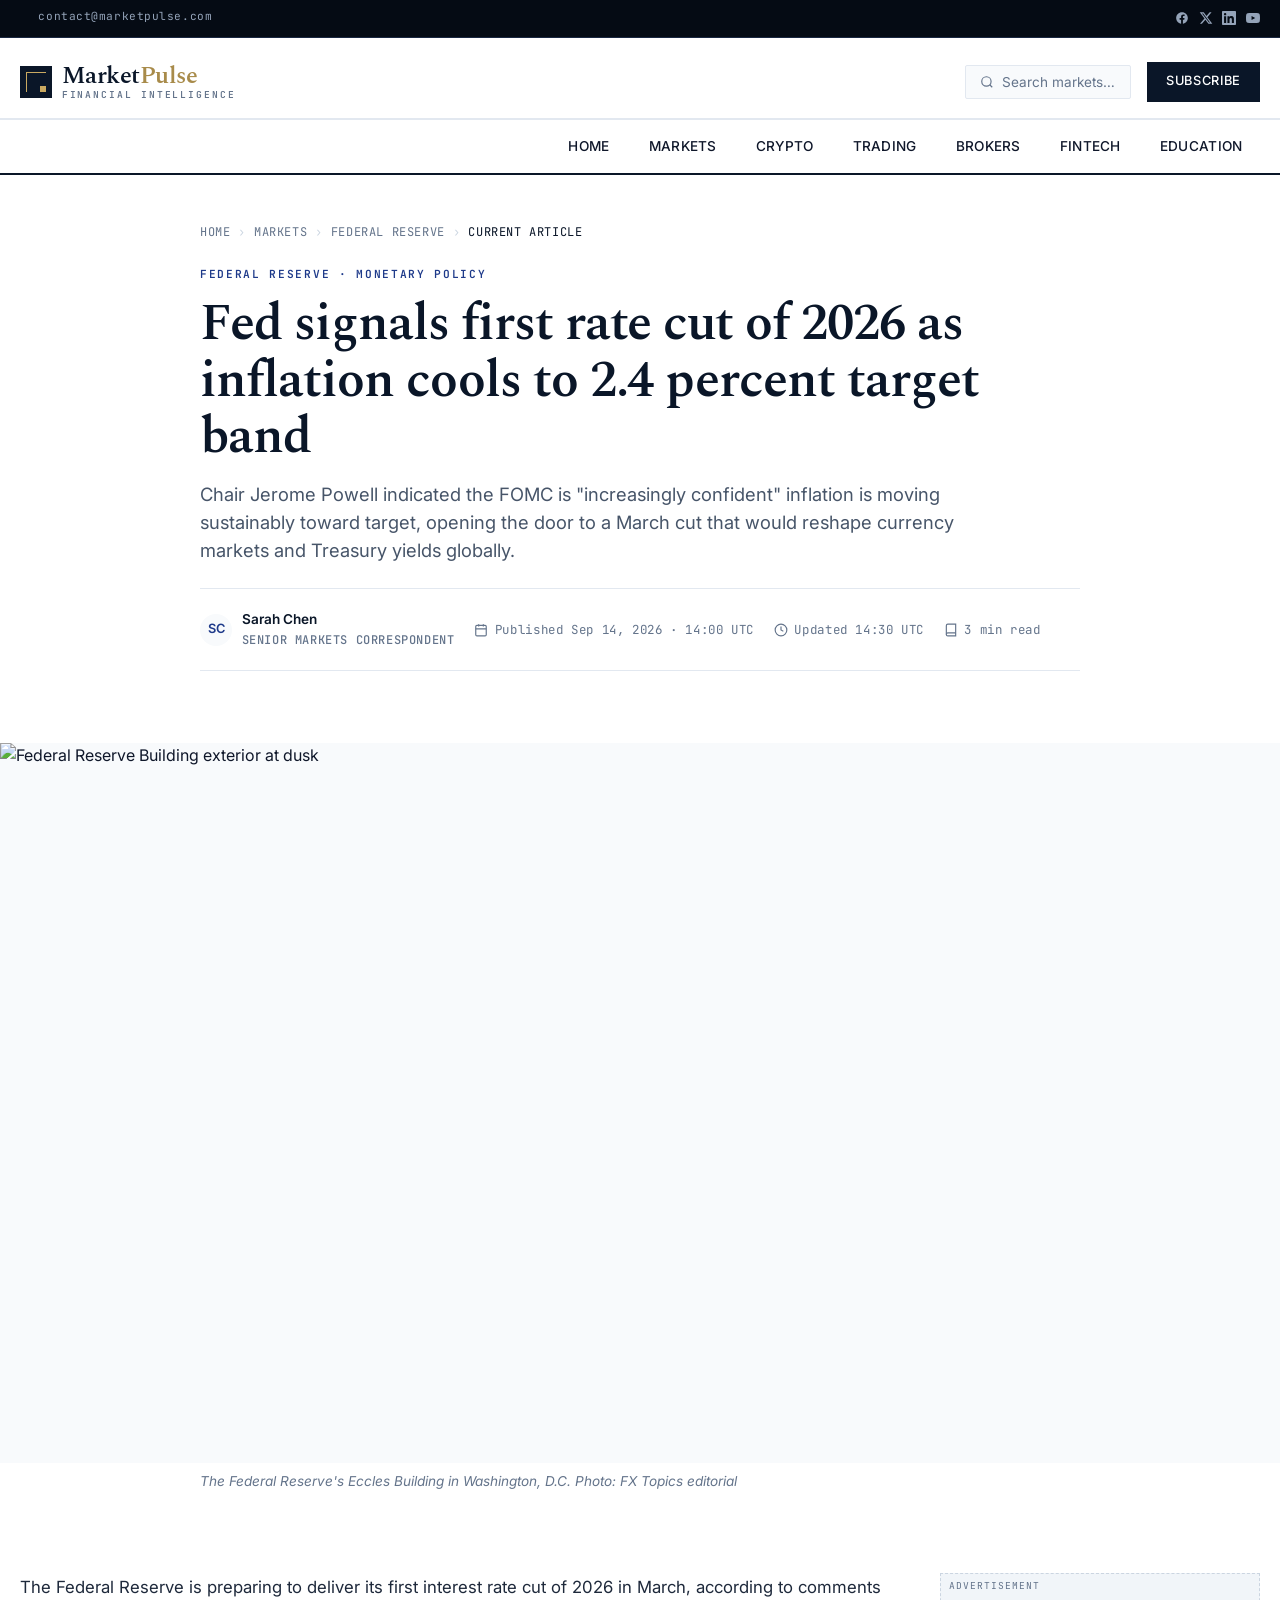
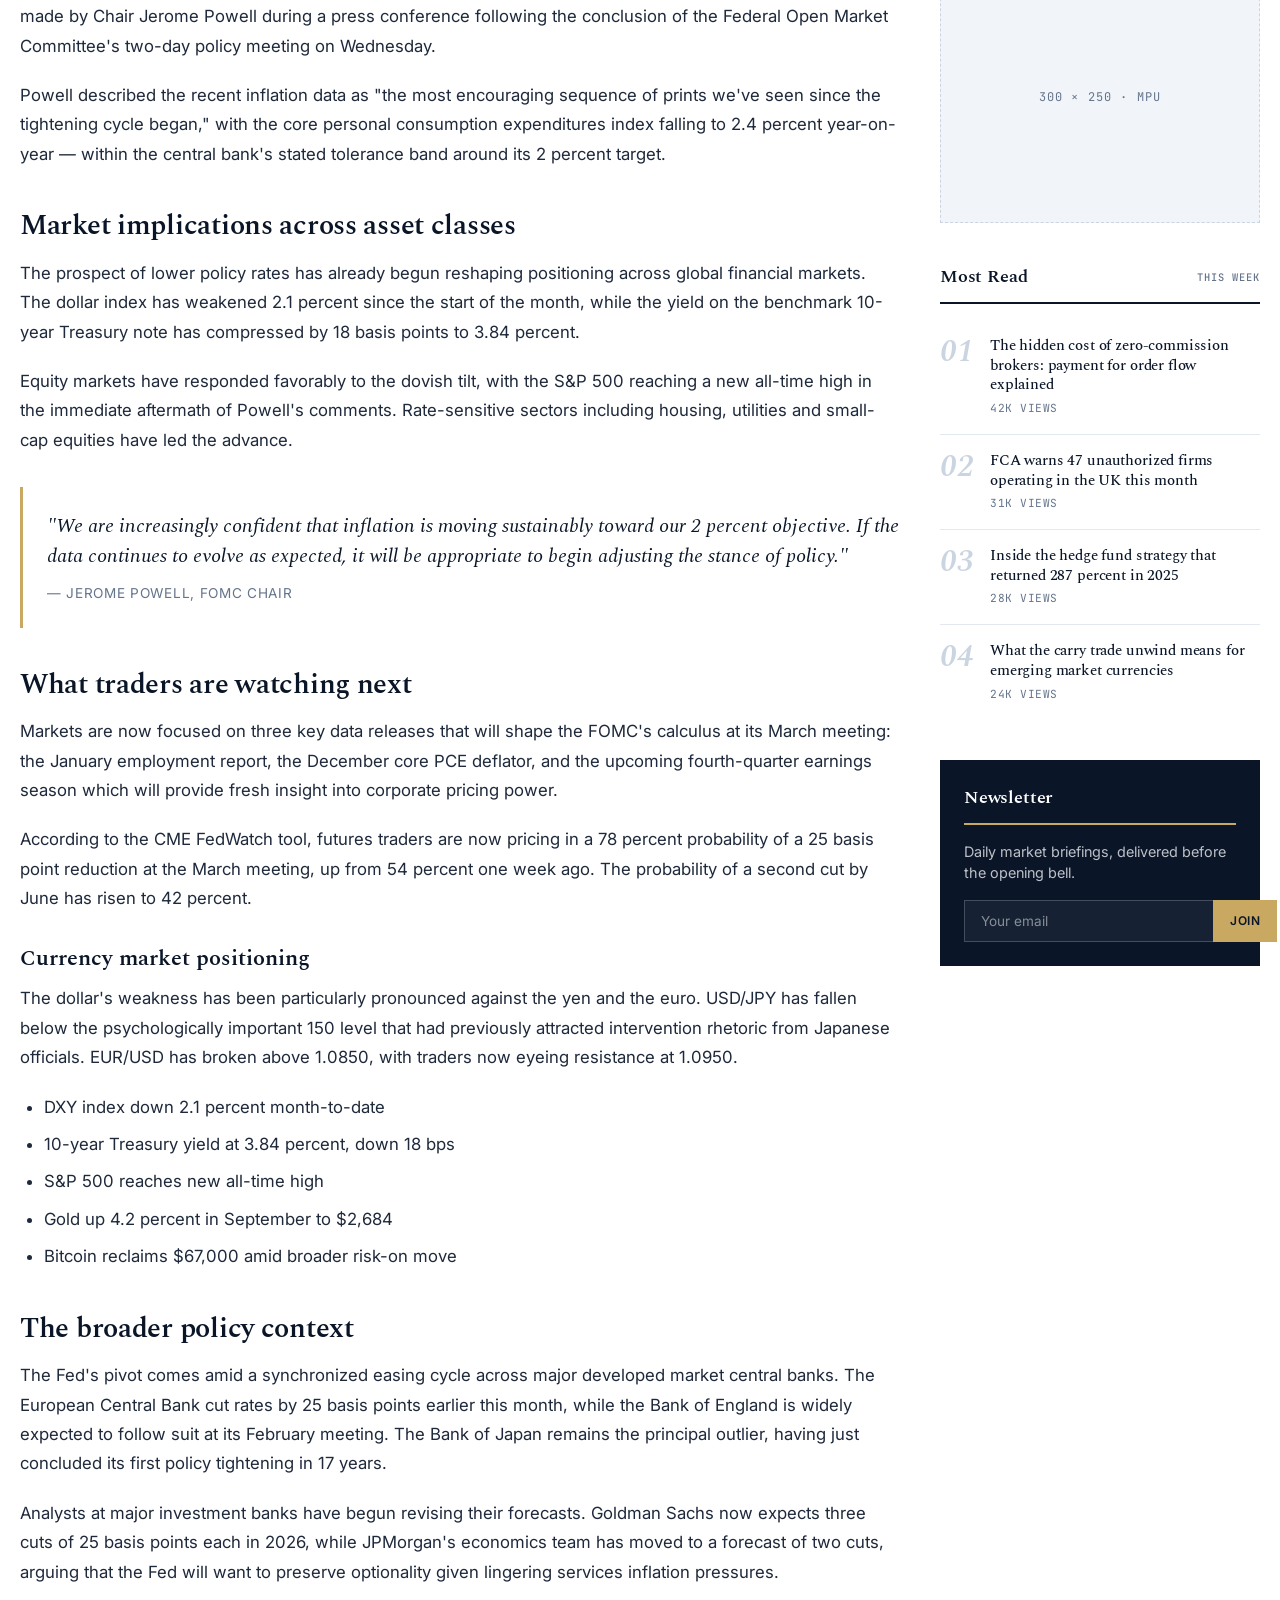
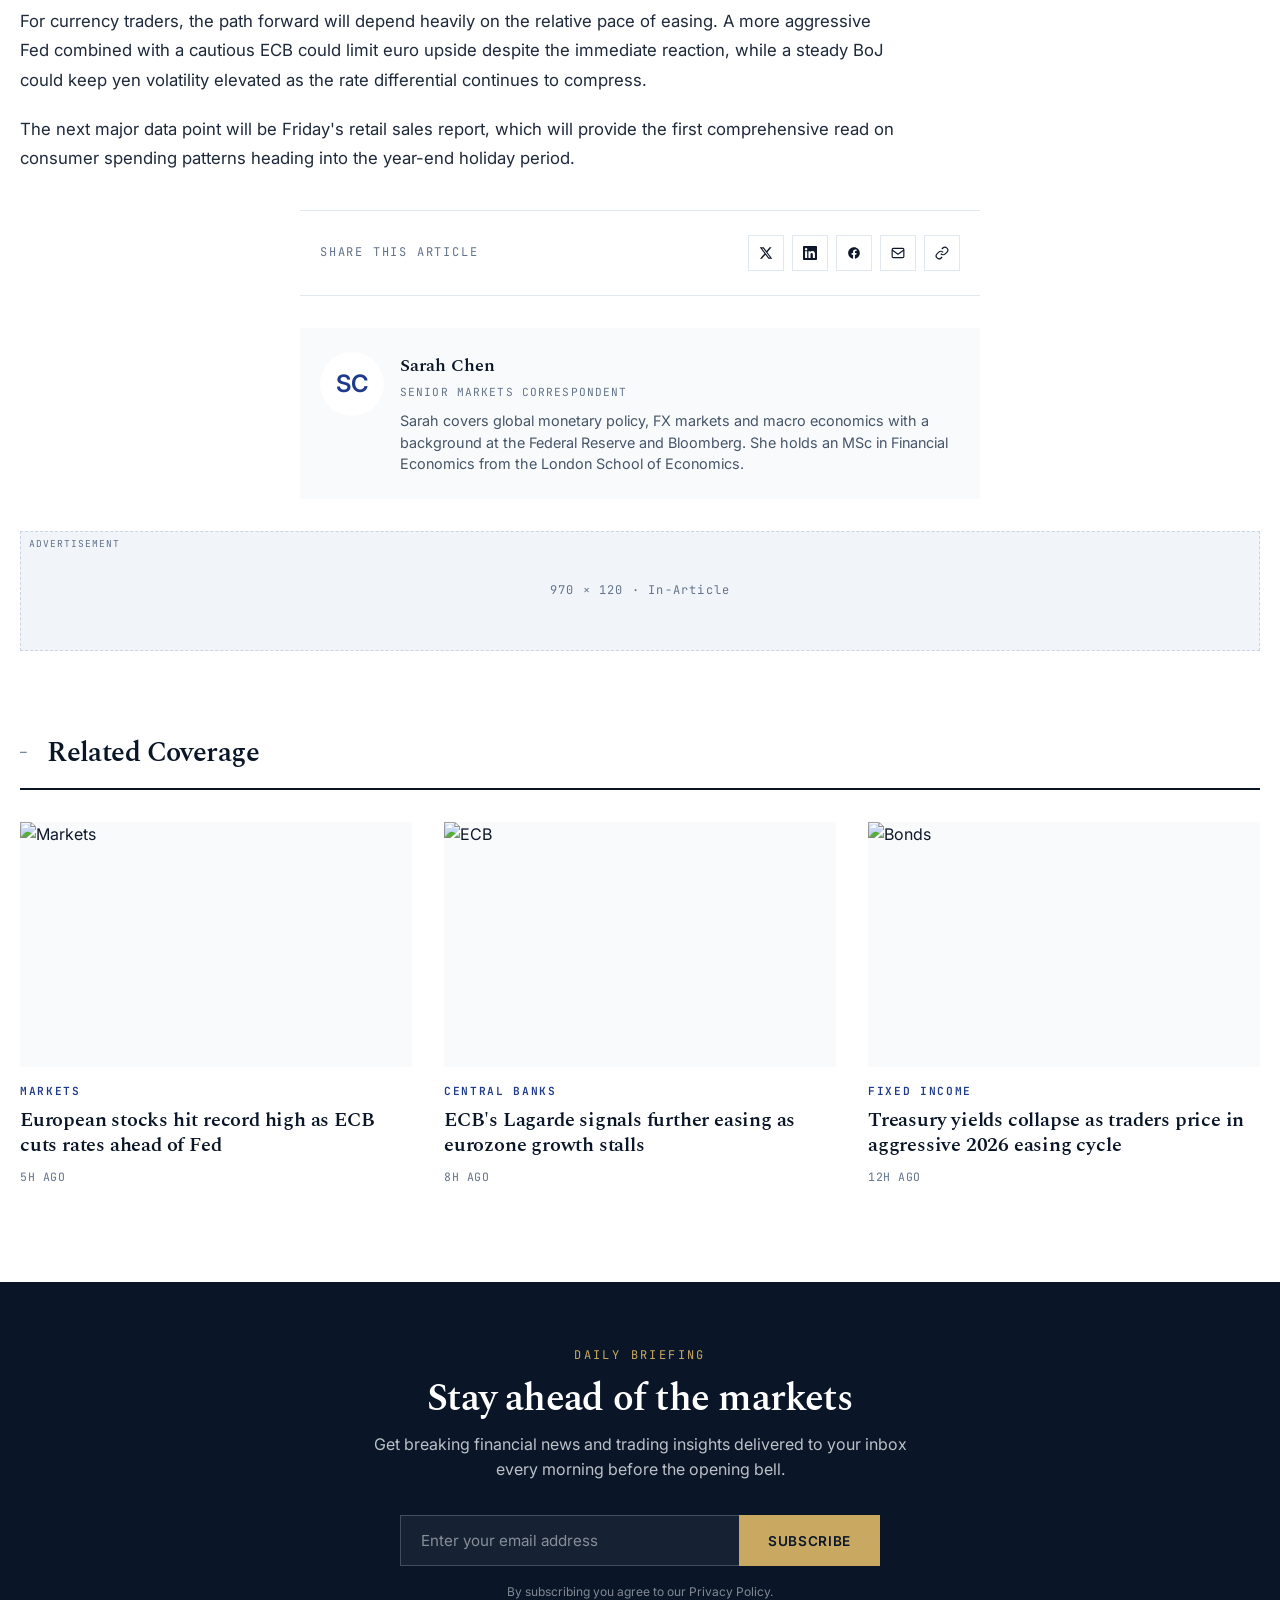
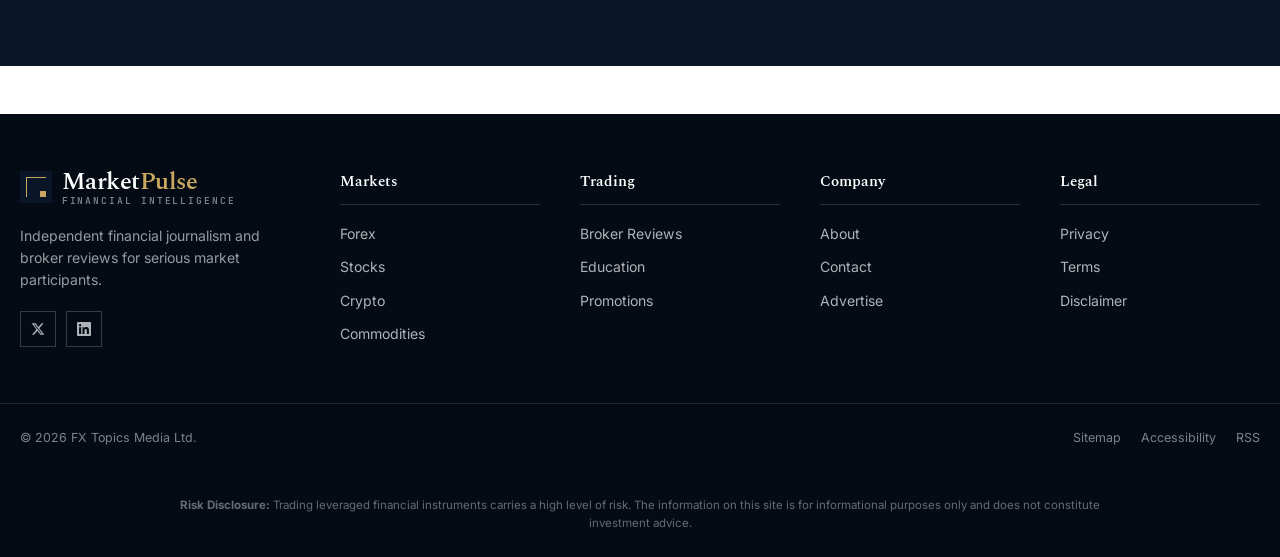
==== commit 021a9683: "Rebrand: Market Pulse → FX Topics (logo, footer, titles, meta, copy)" ====
--- a/article.html
+++ b/article.html
@@ -3,7 +3,7 @@
 <head>
 <meta charset="UTF-8">
 <meta name="viewport" content="width=device-width, initial-scale=1.0">
-<title>Fed signals first rate cut of 2026 as inflation cools — Market Pulse</title>
+<title>Fed signals first rate cut of 2026 as inflation cools — FX Topics</title>
 <meta name="description" content="Chair Jerome Powell indicated the FOMC is increasingly confident inflation is moving sustainably toward target, opening the door to a March cut.">
 <link rel="canonical" href="https://marketpulse.example.com/article.html">
 
@@ -30,7 +30,7 @@
   "datePublished": "2026-09-14T12:00:00Z",
   "dateModified": "2026-09-14T14:30:00Z",
   "author": { "@type": "Person", "name": "Sarah Chen" },
-  "publisher": { "@type": "Organization", "name": "Market Pulse", "logo": { "@type": "ImageObject", "url": "https://marketpulse.example.com/logo.png" } },
+  "publisher": { "@type": "Organization", "name": "FX Topics", "logo": { "@type": "ImageObject", "url": "https://marketpulse.example.com/logo.png" } },
   "image": "https://images.unsplash.com/photo-1611974789855-9c2a0a7236a3?w=1200&q=80",
   "description": "Chair Jerome Powell indicated the FOMC is increasingly confident inflation is moving sustainably toward target."
 }
@@ -144,7 +144,7 @@
   <div class="article-hero__media">
     <img src="https://images.unsplash.com/photo-1611974789855-9c2a0a7236a3?w=1400&q=80" alt="Federal Reserve Building exterior at dusk">
   </div>
-  <p class="article-hero__caption">The Federal Reserve's Eccles Building in Washington, D.C. Photo: Market Pulse editorial</p>
+  <p class="article-hero__caption">The Federal Reserve's Eccles Building in Washington, D.C. Photo: FX Topics editorial</p>
 
   <!-- ARTICLE BODY + SIDEBAR -->
   <div class="container" style="padding-top: 2.5rem; padding-bottom: 1rem;">
@@ -355,7 +355,7 @@
     <div class="site-footer__col"><h4>Legal</h4><ul><li><a href="#">Privacy</a></li><li><a href="#">Terms</a></li><li><a href="#">Disclaimer</a></li></ul></div>
   </div>
   <div class="site-footer__bottom">
-    <div>© <span data-year>2026</span> Market Pulse Media Ltd.</div>
+    <div>© <span data-year>2026</span> FX Topics Media Ltd.</div>
     <div class="site-footer__bottom-links">
       <a href="#">Sitemap</a><a href="#">Accessibility</a><a href="#">RSS</a>
     </div>
--- a/css/styles.css
+++ b/css/styles.css
@@ -1,5 +1,5 @@
 /* ==========================================================================
-   MARKET PULSE - Financial News & Forex Platform
+   FX TOPICS - Financial News & Forex Platform
    Custom CSS - Editorial financial publication aesthetic
    ========================================================================== */
 
@@ -443,12 +443,44 @@
   max-width: var(--container-max);
   margin: 0 auto;
   padding: 0 1.25rem;
+  display: flex;
+  align-items: center;
+  gap: 1.5rem;
+}
+
+.nav__logo {
+  display: inline-flex;
+  align-items: center;
+  gap: 0.5rem;
+  flex-shrink: 0;
+  text-decoration: none;
+  color: var(--color-ink);
+}
+
+.nav__logo-mark {
+  width: 22px;
+  height: 22px;
+  background: var(--color-ink);
+  border: 1.5px solid var(--color-accent);
+  flex-shrink: 0;
+}
+
+.nav__logo-text {
+  font-family: var(--font-serif);
+  font-size: 0.95rem;
+  font-weight: 700;
+  letter-spacing: -0.01em;
+  white-space: nowrap;
+}
+
+@media (max-width: 768px) {
+  .nav__logo { display: none; }
 }
 
 .nav__list {
   display: flex;
   list-style: none;
-  margin: 0;
+  margin: 0 0 0 auto;
   padding: 0;
   gap: 0.25rem;
 }
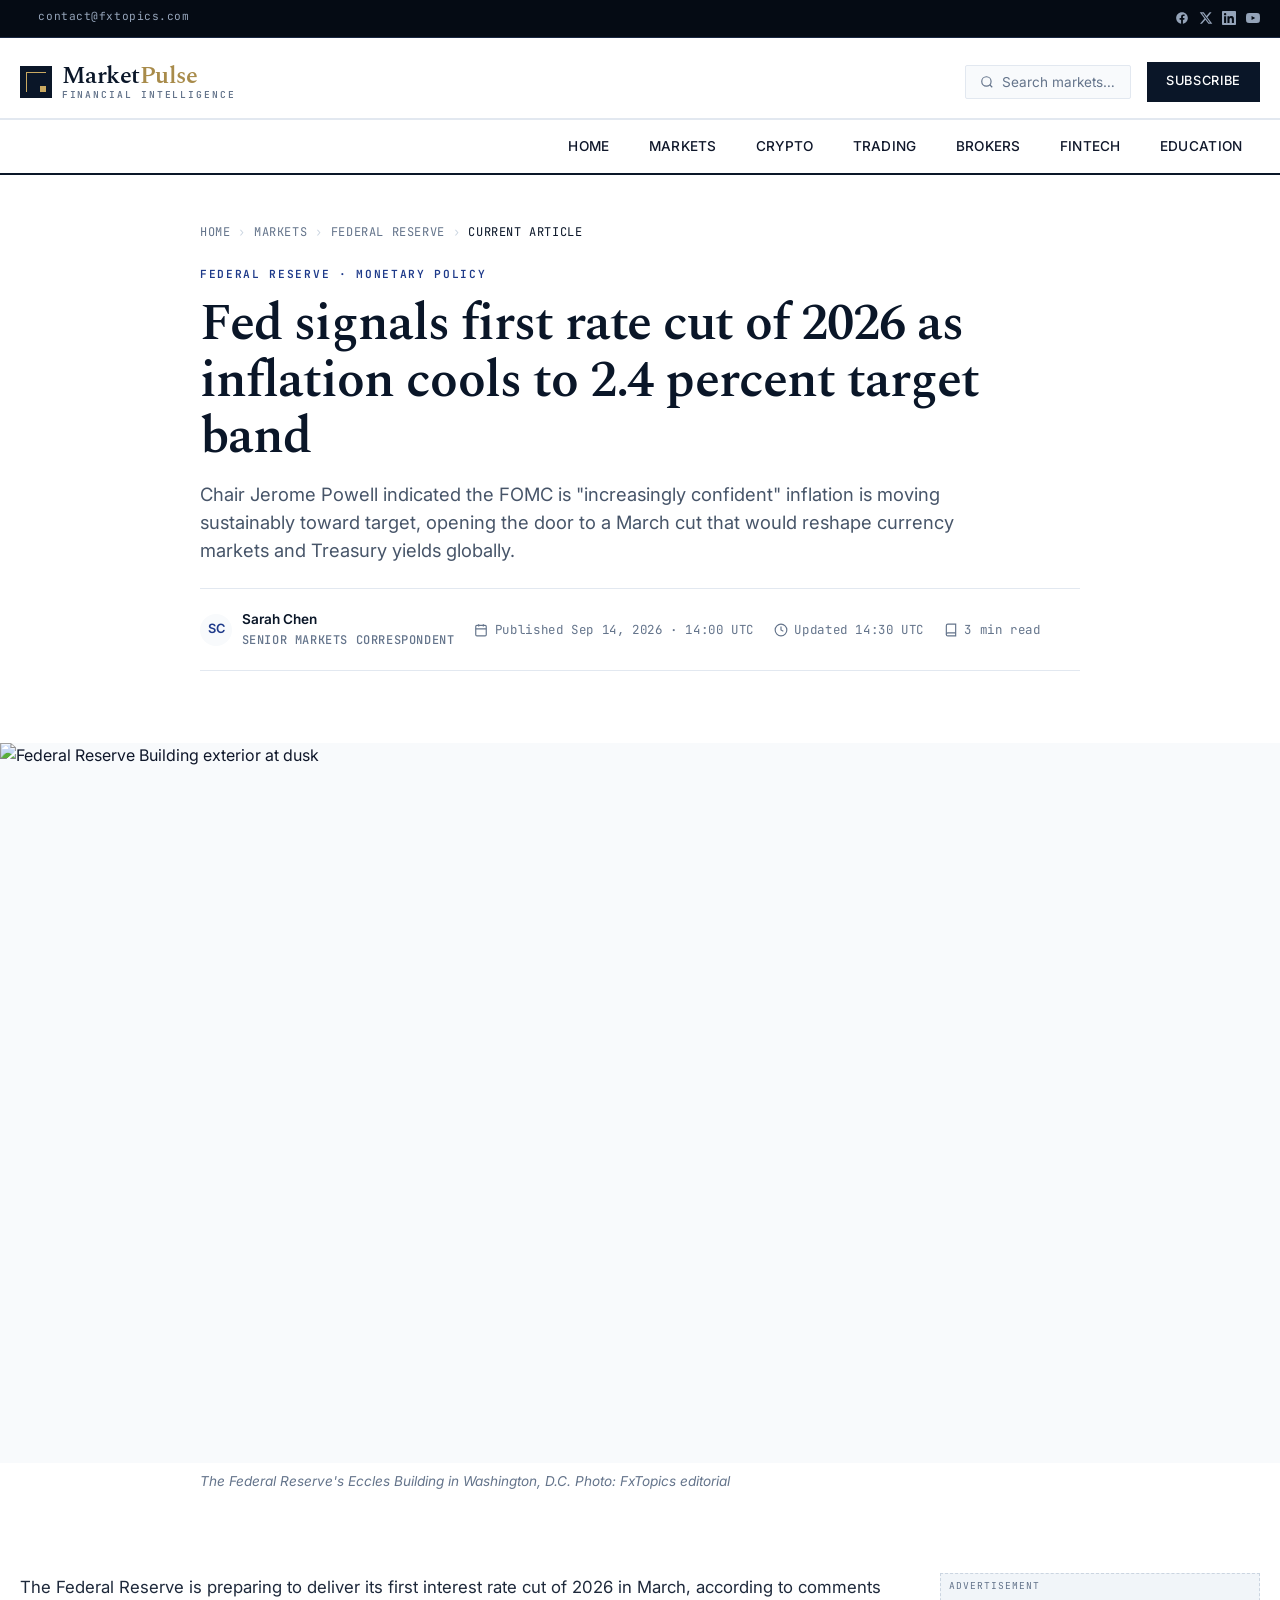
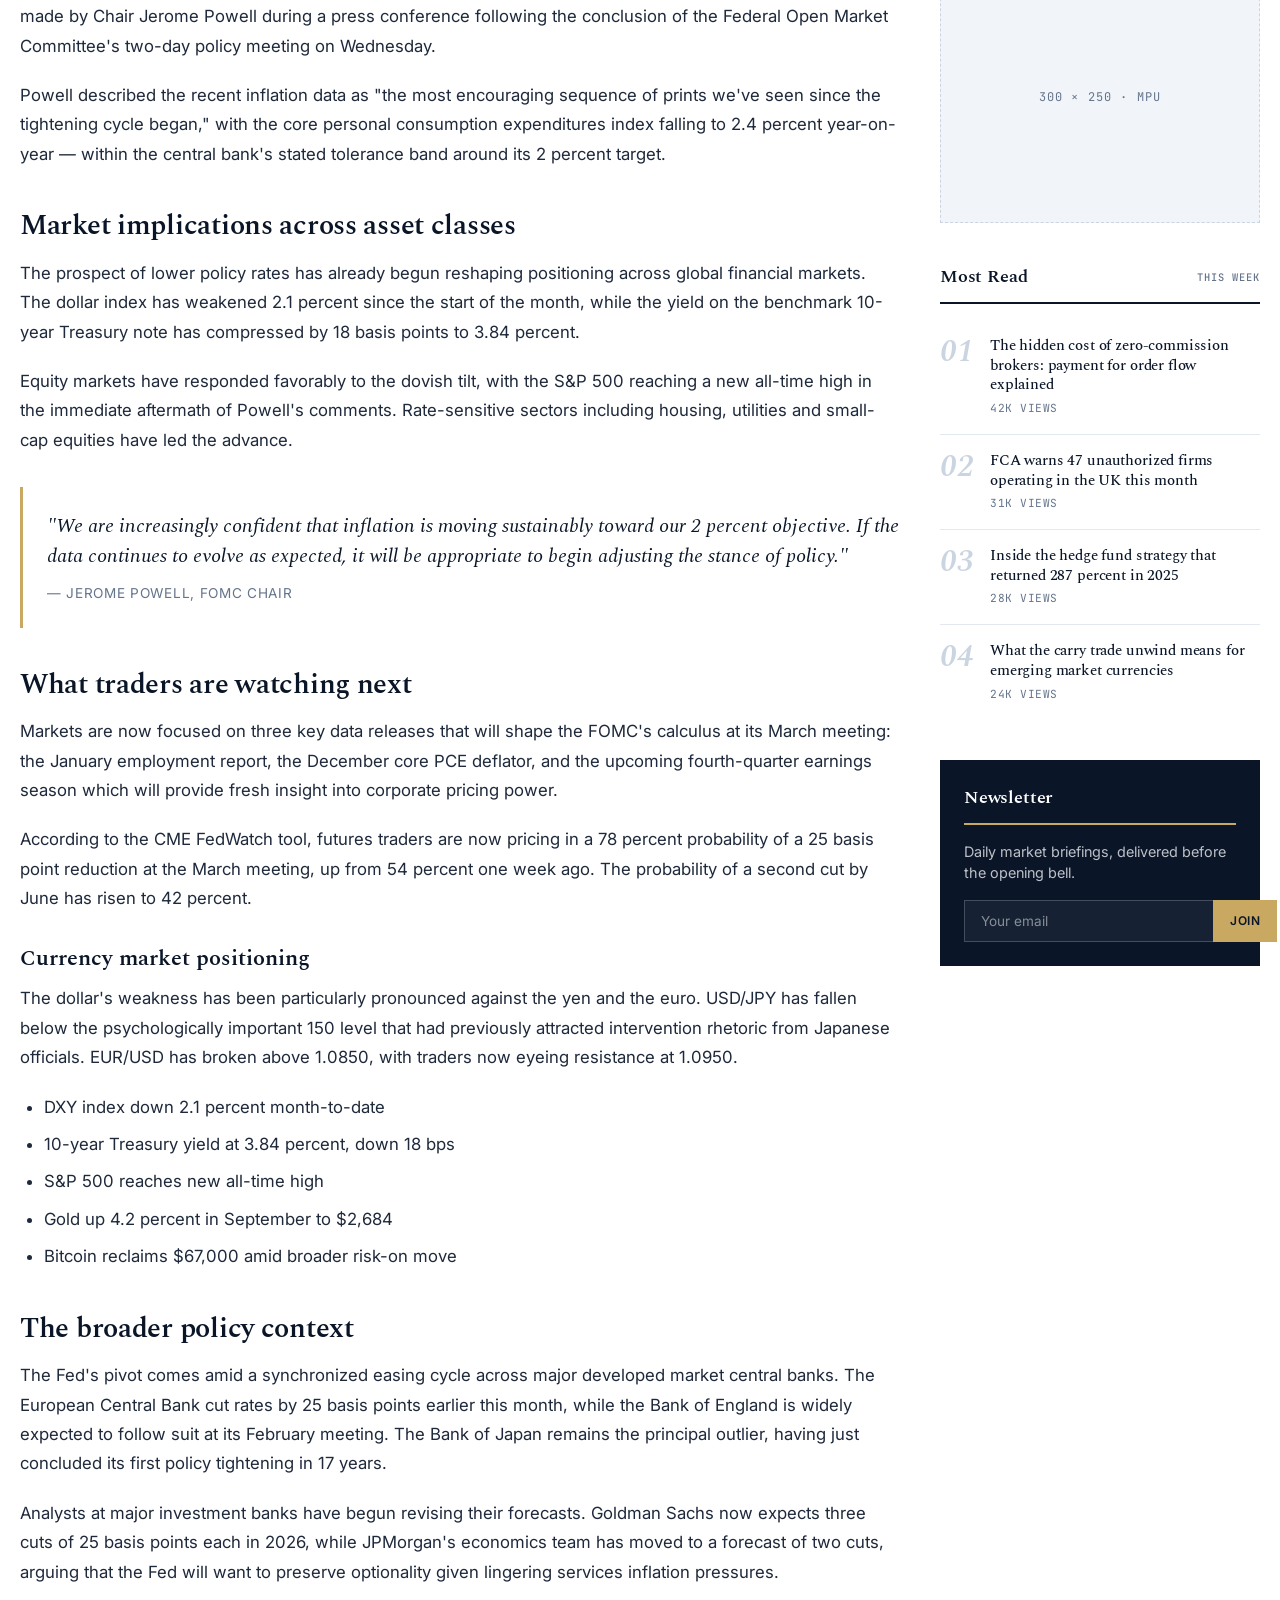
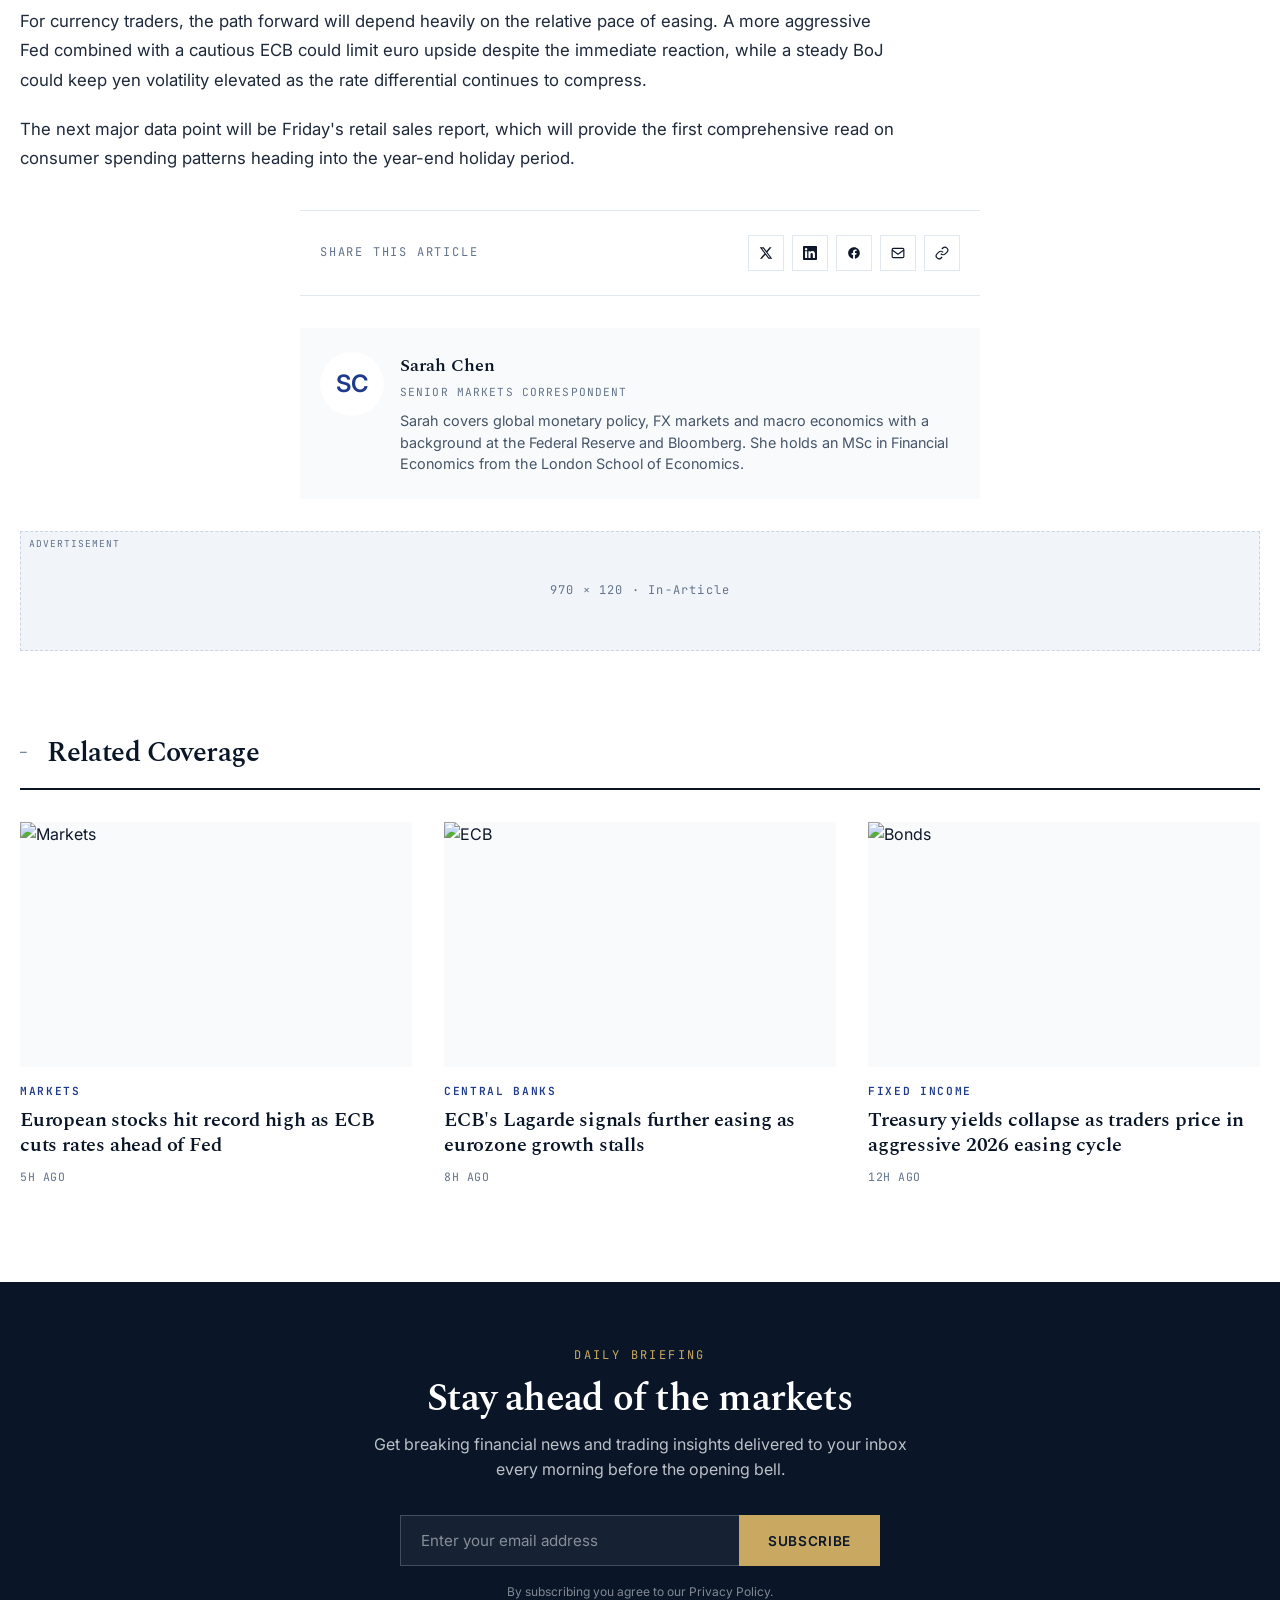
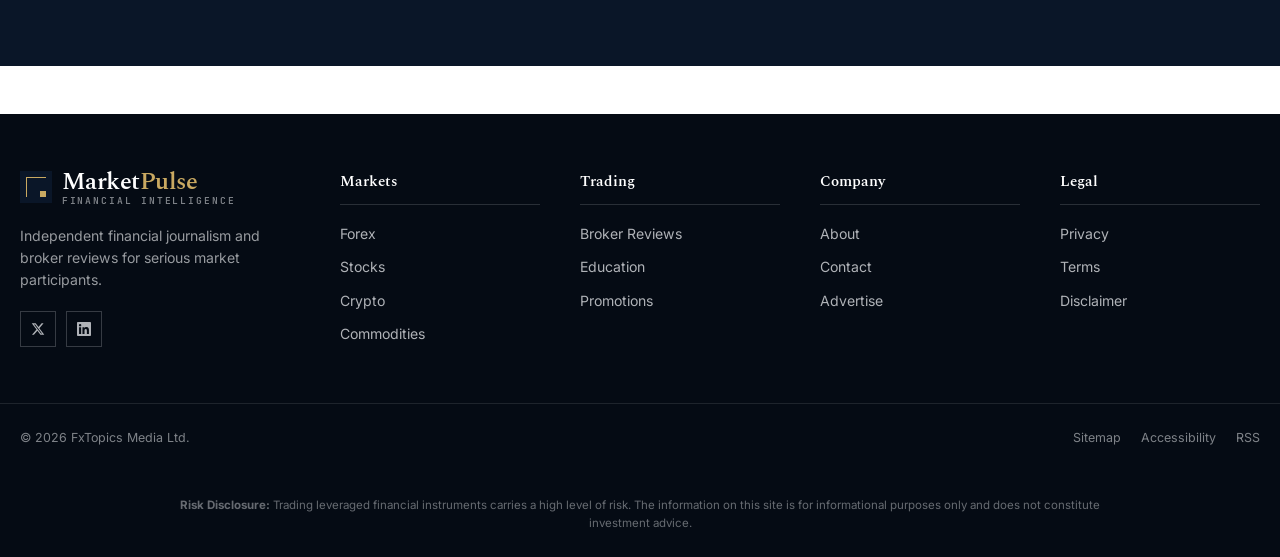
==== commit 8605b3d7: "feat: Add homepage structure with utility bar, navigation, and various components - Introduced utili" ====
--- a/article.html
+++ b/article.html
@@ -3,9 +3,9 @@
 <head>
 <meta charset="UTF-8">
 <meta name="viewport" content="width=device-width, initial-scale=1.0">
-<title>Fed signals first rate cut of 2026 as inflation cools — FX Topics</title>
+<title>Fed signals first rate cut of 2026 as inflation cools — FxTopics</title>
 <meta name="description" content="Chair Jerome Powell indicated the FOMC is increasingly confident inflation is moving sustainably toward target, opening the door to a March cut.">
-<link rel="canonical" href="https://marketpulse.example.com/article.html">
+<link rel="canonical" href="https://fxtopics.example.com/article.html">
 
 <meta property="og:type" content="article">
 <meta property="og:title" content="Fed signals first rate cut of 2026 as inflation cools to 2.4 percent target band">
@@ -30,7 +30,7 @@
   "datePublished": "2026-09-14T12:00:00Z",
   "dateModified": "2026-09-14T14:30:00Z",
   "author": { "@type": "Person", "name": "Sarah Chen" },
-  "publisher": { "@type": "Organization", "name": "FX Topics", "logo": { "@type": "ImageObject", "url": "https://marketpulse.example.com/logo.png" } },
+  "publisher": { "@type": "Organization", "name": "FxTopics", "logo": { "@type": "ImageObject", "url": "https://fxtopics.example.com/logo.png" } },
   "image": "https://images.unsplash.com/photo-1611974789855-9c2a0a7236a3?w=1200&q=80",
   "description": "Chair Jerome Powell indicated the FOMC is increasingly confident inflation is moving sustainably toward target."
 }
@@ -43,9 +43,9 @@
 <div class="utility-bar">
   <div class="utility-bar__inner">
     <div class="utility-bar__date">
-      <a href="mailto:contact@marketpulse.com" class="utility-bar__email">
+      <a href="mailto:contact@fxtopics.com" class="utility-bar__email">
         <i data-lucide="mail" class="utility-bar__email-icon" aria-hidden="true"></i>
-        <span>contact@marketpulse.com</span>
+        <span>contact@fxtopics.com</span>
       </a>
     </div>
     <div class="utility-bar__right">
@@ -144,7 +144,7 @@
   <div class="article-hero__media">
     <img src="https://images.unsplash.com/photo-1611974789855-9c2a0a7236a3?w=1400&q=80" alt="Federal Reserve Building exterior at dusk">
   </div>
-  <p class="article-hero__caption">The Federal Reserve's Eccles Building in Washington, D.C. Photo: FX Topics editorial</p>
+  <p class="article-hero__caption">The Federal Reserve's Eccles Building in Washington, D.C. Photo: FxTopics editorial</p>
 
   <!-- ARTICLE BODY + SIDEBAR -->
   <div class="container" style="padding-top: 2.5rem; padding-bottom: 1rem;">
@@ -355,7 +355,7 @@
     <div class="site-footer__col"><h4>Legal</h4><ul><li><a href="#">Privacy</a></li><li><a href="#">Terms</a></li><li><a href="#">Disclaimer</a></li></ul></div>
   </div>
   <div class="site-footer__bottom">
-    <div>© <span data-year>2026</span> FX Topics Media Ltd.</div>
+    <div>© <span data-year>2026</span> FxTopics Media Ltd.</div>
     <div class="site-footer__bottom-links">
       <a href="#">Sitemap</a><a href="#">Accessibility</a><a href="#">RSS</a>
     </div>
--- a/css/styles.css
+++ b/css/styles.css
@@ -1,5 +1,5 @@
 /* ==========================================================================
-   FX TOPICS - Financial News & Forex Platform
+   MARKET PULSE - Financial News & Forex Platform
    Custom CSS - Editorial financial publication aesthetic
    ========================================================================== */
 
@@ -449,20 +449,43 @@
 }
 
 .nav__logo {
-  display: inline-flex;
+  display: none;
   align-items: center;
   gap: 0.5rem;
   flex-shrink: 0;
   text-decoration: none;
   color: var(--color-ink);
+}
+
+.nav.is-stuck .nav__logo {
+  display: inline-flex;
 }
 
 .nav__logo-mark {
   width: 22px;
   height: 22px;
   background: var(--color-ink);
+  flex-shrink: 0;
+  position: relative;
+}
+
+.nav__logo-mark::before {
+  content: '';
+  position: absolute;
+  inset: 4px;
   border: 1.5px solid var(--color-accent);
-  flex-shrink: 0;
+  border-bottom: none;
+  border-right: none;
+}
+
+.nav__logo-mark::after {
+  content: '';
+  position: absolute;
+  width: 4px;
+  height: 4px;
+  background: var(--color-accent);
+  bottom: 4px;
+  right: 4px;
 }
 
 .nav__logo-text {
